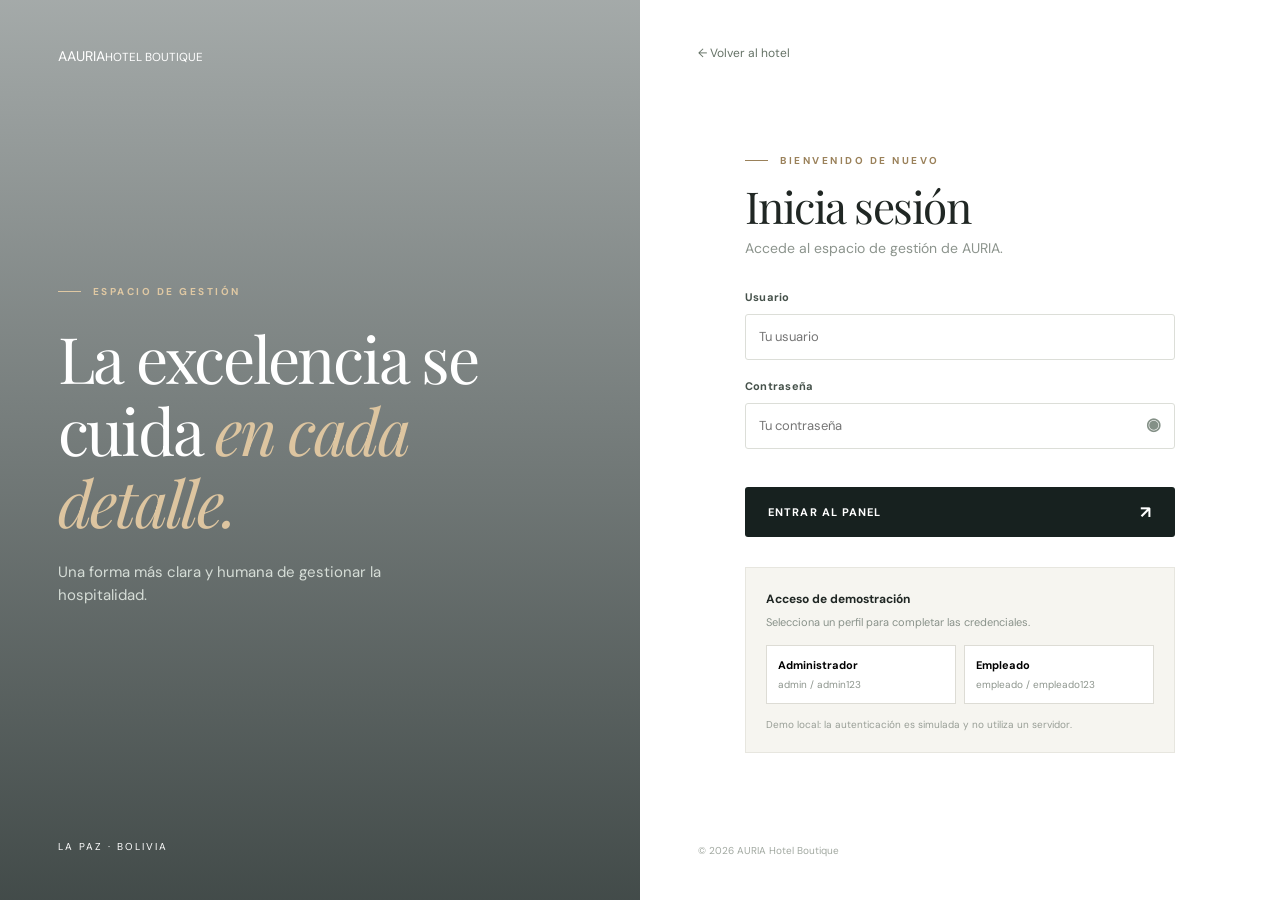
==== dashboard.html @ b3667f04 "commit final" ====
<!doctype html><html lang="es"><head><meta charset="utf-8"><link rel="icon" type="image/svg+xml" href="assets/images/favicon.svg"><meta name="viewport" content="width=device-width,initial-scale=1"><meta name="theme-color" content="#17211f"><title>Panel de gestión — AURIA</title><link rel="preconnect" href="https://fonts.googleapis.com"><link rel="preconnect" href="https://fonts.gstatic.com" crossorigin><link href="https://fonts.googleapis.com/css2?family=DM+Sans:wght@400;500;600;700&family=Playfair+Display:wght@400;500;600&display=swap" rel="stylesheet"><link rel="stylesheet" href="css/styles.css"><link rel="stylesheet" href="css/dashboard.css"></head><body class="dashboard-page"><div class="dash-shell"><aside class="sidebar" id="sidebar"><a href="index.html" class="brand sidebar-brand"><span class="brand-mark">A</span><span>AURIA<small>HOTEL BOUTIQUE</small></span></a><div class="sidebar-label">ESPACIO DE TRABAJO</div><nav class="sidebar-nav" aria-label="Navegación del panel"><button data-view="overview" class="active"><span class="nav-icon">▦</span> Resumen</button><button data-view="reservations"><span class="nav-icon">▤</span> Reservas</button><button data-view="rooms"><span class="nav-icon">▥</span> Habitaciones</button><button data-view="clients"><span class="nav-icon">♙</span> Clientes</button><button data-view="employees" data-admin-only><span class="nav-icon">♧</span> Empleados</button><button data-view="settings" data-admin-only><span class="nav-icon">⚙</span> Configuración</button></nav><div class="sidebar-bottom"><div class="sidebar-help"><span>✧</span><strong>Hospitalidad en cada detalle.</strong><small>Tu hotel, siempre en orden.</small></div><button id="logout-btn" class="logout-btn"><span>⇥</span> Cerrar sesión</button></div></aside><div class="sidebar-scrim" id="sidebar-scrim"></div><div class="dash-main"><header class="dash-header"><div class="dash-header-left"><button id="sidebar-toggle" class="sidebar-toggle" aria-label="Abrir menú" aria-expanded="false">☰</button><span class="header-breadcrumb">AURIA <span>/</span> <b id="breadcrumb-title">Resumen</b></span></div><div class="dash-header-right"><span class="today-label" id="today-label"></span><span class="header-divider"></span><div class="user-badge"><span class="user-avatar" id="user-avatar">A</span><span><strong id="user-name">Administrador</strong><small id="user-role">Administrador</small></span></div></div></header><main id="view-root" class="dash-content"></main></div></div><div id="modal-root"></div><div id="toasts" class="toast-host"></div><script src="js/app.js?v=4"></script><script src="js/auth.js?v=4"></script><script src="js/dashboard.js?v=4"></script></body></html>
---- css/styles.css ----
:root{--ink:#202724;--forest:#17211f;--muted:#717a74;--gold:#bd9b64;--gold-light:#d8bd8e;--cream:#f5f3ee;--line:#e5e4de;--white:#fff;--serif:'Playfair Display',Georgia,serif;--sans:'DM Sans',Arial,sans-serif}*{box-sizing:border-box}html{scroll-behavior:smooth}body{margin:0;color:var(--ink);font-family:var(--sans);font-size:14px;line-height:1.55;background:var(--cream)}body.modal-open{overflow:hidden}button,input,select,textarea{font:inherit}button{cursor:pointer}a{color:inherit;text-decoration:none}img{display:block;width:100%;object-fit:cover}h1,h2,h3,p{margin-top:0}h1,h2,h3{line-height:1.16}h1,h2{font-family:var(--serif);font-weight:400;letter-spacing:-.035em}h2{font-size:clamp(36px,4.1vw,59px)}h2 em,h1 em,.quote-band em{font-weight:400;color:var(--gold);font-style:italic}.container{width:min(100% - 80px,1320px);margin-inline:auto}.section-pad{padding:112px 0}.eyebrow{font-size:10px;font-weight:700;letter-spacing:.25em;color:#9a815a;display:flex;align-items:center;gap:12px}.eyebrow>span{width:23px;height:1px;background:currentColor}.eyebrow.light{color:#dfc8a3}.btn{display:inline-flex;align-items:center;justify-content:space-between;gap:30px;min-height:50px;padding:0 22px;border:1px solid transparent;border-radius:3px;font-size:11px;letter-spacing:.1em;text-transform:uppercase;font-weight:700;transition:background .2s,transform .2s,color .2s}.btn:hover{transform:translateY(-2px)}.btn span{font-size:17px;line-height:1}.btn-gold{background:var(--gold);color:#fff}.btn-gold:hover{background:#a9854e}.btn-dark{background:var(--forest);color:white}.btn-dark:hover{background:#354640}.btn-outline-light{border-color:#c9c9c9aa;color:#fff;background:#ffffff0d}.btn-outline-light:hover{background:#ffffff24}.text-link{display:inline-flex;align-items:center;gap:25px;border-bottom:1px solid var(--gold);padding-bottom:8px;font-size:12px;text-transform:uppercase;letter-spacing:.11em;font-weight:700}.text-link span{font-size:17px;color:var(--gold)}input,select,textarea{width:100%;border:1px solid #dcded8;background:#fff;border-radius:3px;min-height:46px;padding:11px 13px;color:var(--ink);outline:none;transition:border .2s,box-shadow .2s}input:focus,select:focus,textarea:focus{border-color:var(--gold);box-shadow:0 0 0 3px #bd9b6426}textarea{resize:vertical}label{display:block;font-size:11px;font-weight:700;letter-spacing:.02em;color:#45514a}label input,label select,label textarea{margin-top:8px;font-weight:400;font-size:13px}.form-grid{display:grid;grid-template-columns:1fr 1fr;gap:16px}.modal-backdrop{position:fixed;inset:0;z-index:200;background:#111a18aa;display:flex;align-items:center;justify-content:center;padding:20px;overflow:auto}.modal-panel{position:relative;width:min(100%,660px);max-height:min(90vh,900px);overflow:auto;background:#fff;border-radius:5px;box-shadow:0 24px 70px #0004}.modal-close{position:absolute;z-index:2;top:15px;right:15px;width:35px;height:35px;background:#fff;border:1px solid var(--line);border-radius:50%;font-size:19px;line-height:1}.modal-body{padding:32px}.modal-body h2{font-size:33px;margin:8px 0 10px}.modal-body p{color:var(--muted)}.modal-form{display:grid;gap:16px;margin-top:24px}.modal-form .form-grid{gap:14px}.modal-actions{display:flex;justify-content:flex-end;gap:10px;margin-top:10px}.btn-subtle{background:#f5f5f2;border-color:#e5e5e1;color:var(--ink)}.toast-host{position:fixed;right:22px;bottom:22px;z-index:300;display:grid;gap:9px;width:min(360px,calc(100vw - 30px))}.toast{padding:14px 18px;background:#1c332a;color:white;border-left:3px solid var(--gold);box-shadow:0 8px 25px #0003;border-radius:3px;font-size:13px;animation:slide-in .2s ease}.toast.error{background:#6c2e2e;border-color:#e6a098}@keyframes slide-in{from{opacity:0;transform:translateY(12px)}to{opacity:1;transform:translateY(0)}}.status{display:inline-flex;align-items:center;gap:6px;border-radius:2px;padding:5px 9px;font-size:11px;font-weight:700;white-space:nowrap}.status::before{content:'';width:5px;height:5px;border-radius:50%;background:currentColor}.status-confirmada,.status-disponible,.status-activo{background:#e9f2ec;color:#348154}.status-pendiente,.status-limpieza{background:#fff5df;color:#a47823}.status-cancelada,.status-mantenimiento,.status-inactivo{background:#fbe9e7;color:#a65751}.status-completada,.status-ocupada{background:#e8edf4;color:#516b88}.empty-state{padding:50px;text-align:center;color:var(--muted);background:#fff;border:1px solid var(--line)}.empty-state strong{display:block;color:var(--ink);font-family:var(--serif);font-size:22px;font-weight:400;margin-bottom:5px}button:focus-visible,a:focus-visible{outline:3px solid var(--gold);outline-offset:2px}@media(max-width:700px){.container{width:min(100% - 36px,1320px)}.section-pad{padding:72px 0}.form-grid{grid-template-columns:1fr}.modal-body{padding:24px}.modal-actions{flex-wrap:wrap}.btn{gap:18px}}
---- css/dashboard.css ----
.dashboard-page{background:#f5f6f3}.dash-shell{min-height:100vh;display:grid;grid-template-columns:240px minmax(0,1fr)}.sidebar{background:#1b2925;color:#cfdbd1;min-height:100vh;display:flex;flex-direction:column;padding:30px 17px 22px;position:sticky;top:0;height:100vh;z-index:90}.sidebar-brand{color:#fff;padding:0 14px 39px}.sidebar-label{font-size:9px;letter-spacing:.18em;color:#738c7d;padding:0 14px 14px}.sidebar-nav{display:grid;gap:4px}.sidebar-nav button,.logout-btn{border:0;background:none;color:#b6c6ba;width:100%;display:flex;align-items:center;gap:13px;text-align:left;padding:12px 14px;border-radius:4px;font-size:12px;font-weight:600}.sidebar-nav button:hover,.sidebar-nav button.active{background:#314139;color:#fff}.sidebar-nav button.active{border-left:2px solid var(--gold);padding-left:12px}.nav-icon{width:18px;font-size:17px;font-weight:400;text-align:center;color:#b8b9ad}.sidebar-bottom{margin-top:auto}.sidebar-help{padding:18px;background:#2b3c34;border-radius:4px;display:grid;gap:5px;margin:20px 0}.sidebar-help span{font-size:25px;color:var(--gold)}.sidebar-help strong{font-family:var(--serif);font-size:17px;font-weight:400;color:#fff}.sidebar-help small{font-size:10px;color:#9ead9f}.logout-btn{border-top:1px solid #ffffff18;border-radius:0}.logout-btn:hover{color:#fff}.sidebar-scrim{display:none}.dash-main{min-width:0}.dash-header{height:75px;background:#fff;border-bottom:1px solid var(--line);padding:0 35px;display:flex;align-items:center;justify-content:space-between;gap:20px}.dash-header-left,.dash-header-right{display:flex;align-items:center;gap:20px}.header-breadcrumb{font-size:11px;color:#879188;letter-spacing:.05em}.header-breadcrumb span{padding:0 9px;color:#c1c8c0}.header-breadcrumb b{color:#2e3930}.today-label{font-size:11px;color:#7a857b}.header-divider{height:26px;width:1px;background:var(--line)}.user-badge{display:flex;align-items:center;gap:9px}.user-avatar{width:34px;height:34px;display:grid;place-items:center;background:#e9e4d8;color:#8b724c;border-radius:50%;font-family:var(--serif);font-size:17px}.user-badge span:last-child{display:grid;line-height:1.3}.user-badge strong{font-size:11px}.user-badge small{font-size:10px;color:#909990}.sidebar-toggle{display:none;background:none;border:0;font-size:21px}.dash-content{padding:35px;max-width:1650px;margin:auto}.page-top{display:flex;align-items:end;justify-content:space-between;gap:20px;margin-bottom:28px}.page-top h1{font-size:36px;margin:7px 0 3px}.page-top p{color:#828c83;font-size:12px;margin:0}.page-top .btn{min-height:42px}.dash-kicker{font-size:10px;letter-spacing:.16em;color:#a1875d;font-weight:700}.stats-grid{display:grid;grid-template-columns:repeat(4,1fr);gap:15px;margin-bottom:20px}.stat-card{background:#fff;border:1px solid #e8eae5;padding:20px;min-height:129px}.stat-card-top{display:flex;justify-content:space-between;align-items:center;gap:10px}.stat-card-top span:first-child{font-size:11px;color:#7c877e;font-weight:600}.stat-card-icon{display:grid;place-items:center;width:29px;height:29px;background:#f0f2ed;color:#ab8b5d;font-size:16px}.stat-card strong{display:block;font-size:27px;font-weight:600;letter-spacing:-.05em;margin-top:12px;line-height:1}.stat-card small{display:block;color:#99a198;font-size:10px;margin-top:8px}.dashboard-grid{display:grid;grid-template-columns:1.4fr .8fr;gap:20px;margin-top:20px}.panel{background:#fff;border:1px solid #e8eae5;padding:22px;min-width:0}.panel-heading{display:flex;align-items:center;justify-content:space-between;gap:15px;margin-bottom:20px}.panel-heading h2{font:500 18px var(--sans);letter-spacing:-.02em;margin:0}.panel-heading p{color:#9aa29a;font-size:11px;margin:5px 0 0}.panel-heading button{background:transparent;border:0;color:#a38356;font-size:11px;font-weight:700}.chart{height:205px;display:flex;align-items:end;gap:14px;border-bottom:1px solid var(--line);padding:15px 4px 0}.chart-group{height:100%;flex:1;display:flex;flex-direction:column;justify-content:flex-end;align-items:center;min-width:0;gap:7px}.chart-bar-wrap{height:100%;width:100%;display:flex;align-items:end;justify-content:center}.chart-bar{width:min(100%,45px);background:#aa9472;min-height:3px;position:relative}.chart-bar:hover{background:#786547}.chart-group span{font-size:10px;color:#929990;white-space:nowrap}.quick-actions{display:grid;grid-template-columns:1fr 1fr;gap:10px}.quick-actions button{border:1px solid var(--line);background:#fbfbf9;padding:18px;text-align:left;color:var(--ink)}.quick-actions button:hover{border-color:var(--gold);background:#faf7f0}.quick-actions b{display:block;color:#9a7c51;font-size:18px;margin-bottom:13px}.quick-actions strong{font-size:11px}.quick-actions small{display:block;color:#8a948a;font-size:10px;margin-top:3px}.recent-list{display:grid}.recent-item{display:grid;grid-template-columns:36px 1fr auto;align-items:center;gap:12px;padding:12px 0;border-bottom:1px solid var(--line)}.recent-item:last-child{border:0}.recent-avatar{width:33px;height:33px;background:#f0eee8;display:grid;place-items:center;color:#8a7757;font-family:var(--serif)}.recent-item strong{font-size:11px;display:block}.recent-item small{font-size:10px;color:#9ba29b}.recent-item .status{font-size:9px}.toolbar{background:#fff;border:1px solid #e8eae5;padding:16px;display:flex;gap:12px;align-items:center;flex-wrap:wrap;margin-bottom:16px}.toolbar input,.toolbar select{min-height:39px;margin:0;font-size:12px}.toolbar .search-input{flex:1;min-width:190px}.toolbar select{width:auto;min-width:135px}.toolbar input[type=date]{width:auto;min-width:150px}.toolbar .count{margin-left:auto;color:#879088;font-size:11px}.table-wrap{overflow-x:auto;background:#fff;border:1px solid #e8eae5}.data-table{border-collapse:collapse;width:100%;min-width:880px;text-align:left}.data-table th{background:#fafbf8;color:#8b958c;font-size:9px;letter-spacing:.14em;text-transform:uppercase;font-weight:700;padding:16px 18px;white-space:nowrap}.data-table td{border-top:1px solid #edf0eb;padding:15px 18px;font-size:11px;color:#58635a;white-space:nowrap}.data-table td strong{font-size:11px;color:#243129;font-weight:700}.data-table td small{display:block;color:#9da59d;font-size:10px;margin-top:3px}.data-table tr:hover td{background:#fdfdfb}.table-actions{display:flex;gap:9px;align-items:center}.table-actions button{background:none;border:0;color:#9a7b50;font-size:11px;font-weight:700;padding:4px}.table-actions button:hover{text-decoration:underline}.table-actions button.danger{color:#ae6560}.table-select{font-size:10px;min-height:30px;padding:4px 5px;width:auto;margin:0}.room-number{display:inline-grid;place-items:center;background:#f1f1ec;width:33px;height:33px;margin-right:7px;color:#3b4b40;font-weight:700}.settings-layout{display:grid;grid-template-columns:1.5fr .65fr;gap:20px}.settings-form{display:grid;gap:20px}.settings-form .btn{justify-self:start}.settings-note{background:#eaece6;padding:22px;align-self:start}.settings-note h3{font-family:var(--serif);font-size:21px;font-weight:400}.settings-note p{color:#68736a;font-size:12px}.settings-actions{display:flex;gap:10px;flex-wrap:wrap}.section-subtitle{font-size:12px;color:#9aa49b;margin-bottom:20px}.detail-list{display:grid;gap:0;margin:20px 0}.detail-list div{display:flex;justify-content:space-between;gap:20px;padding:11px 0;border-bottom:1px solid var(--line);font-size:12px}.detail-list span{color:#859187}.detail-list strong{font-weight:600;text-align:right}.access-denied{text-align:center;background:#fff;border:1px solid var(--line);padding:80px 25px}.access-denied span{font-size:40px;color:var(--gold)}.access-denied h2{font-size:34px;margin:20px 0 10px}.access-denied p{color:#879088}.access-denied .btn{margin-top:20px}.login-page{background:#fff}.login-layout{min-height:100vh;display:grid;grid-template-columns:1fr 1fr}.login-image{position:relative;color:#fff;background:linear-gradient(0deg,#101b19c9,#1c2a2866),url('https://images.unsplash.com/photo-1542314831-068cd1dbfeeb?w=1400&q=85') center/cover;display:flex;flex-direction:column;justify-content:space-between;padding:46px 9%;min-height:650px}.login-brand{align-self:start}.login-image h1{font-size:clamp(48px,5vw,78px);line-height:1.13;max-width:620px;margin:22px 0}.login-image h1 em{color:#ddc5a0}.login-image p{color:#d6ddd7;font-size:15px;max-width:410px}.login-caption{font-size:10px;letter-spacing:.2em}.login-panel{padding:42px 9%;display:flex;flex-direction:column;justify-content:space-between}.login-top a{font-size:12px;color:#657266}.login-box{width:min(100%,430px);margin:50px auto}.login-box h2{font-size:44px;margin:12px 0 7px}.login-box>p{color:#8c948d;margin-bottom:29px}.login-box form{display:grid;gap:18px}.password-field{position:relative}.password-field input{padding-right:48px}.password-field button{position:absolute;right:5px;top:13px;width:34px;height:33px;border:0;background:none;color:#849087;font-size:17px}.form-error{color:#b65c59;font-size:11px;min-height:0}.login-submit{width:100%;margin-top:2px}.demo-box{background:#f6f5f0;padding:20px;margin-top:30px;border:1px solid #e7e6df}.demo-box>strong{font-size:12px}.demo-box>p{font-size:11px;color:#89928a;margin:4px 0 14px}.demo-box>small{display:block;margin-top:13px;color:#989e96;font-size:10px;line-height:1.5}.demo-accounts{display:grid;grid-template-columns:1fr 1fr;gap:8px}.demo-accounts button{background:#fff;border:1px solid #dddcd5;padding:11px;text-align:left}.demo-accounts button:hover{border-color:var(--gold)}.demo-accounts span,.demo-accounts small{display:block}.demo-accounts span{font-size:11px;font-weight:700}.demo-accounts small{font-size:10px;color:#8d958d;margin-top:3px}.login-foot{color:#a1a8a0;font-size:10px}
@media(max-width:1150px){.stats-grid{grid-template-columns:repeat(2,1fr)}.dashboard-grid{grid-template-columns:1fr}.settings-layout{grid-template-columns:1fr}.dash-content{padding:27px}}
@media(max-width:800px){.dash-shell{display:block}.sidebar{position:fixed;left:0;top:0;width:250px;transform:translateX(-100%);transition:transform .25s}.sidebar.open{transform:translateX(0)}.sidebar-scrim.open{display:block;position:fixed;inset:0;background:#0007;z-index:80}.sidebar-toggle{display:block}.dash-header{padding:0 20px}.today-label,.header-divider{display:none}.login-layout{grid-template-columns:1fr}.login-image{min-height:360px;padding:30px 7%}.login-image h1{font-size:48px}.login-panel{min-height:650px;padding:30px 7%}.login-box{margin:45px auto}}
@media(max-width:570px){.dash-content{padding:19px}.dash-header{height:64px;padding:0 16px}.page-top{align-items:start;flex-direction:column}.page-top h1{font-size:31px}.stats-grid{gap:10px}.stat-card{min-height:115px;padding:14px}.stat-card strong{font-size:23px}.stat-card-top span:first-child{font-size:10px}.panel{padding:17px}.toolbar{padding:12px}.toolbar .search-input,.toolbar select,.toolbar input[type=date]{width:100%;flex:auto}.toolbar .count{margin-left:0}.quick-actions{grid-template-columns:1fr 1fr}.quick-actions button{padding:12px}.user-badge span:last-child{display:none}.login-image{min-height:330px}.login-image h1{font-size:42px}}
.sidebar-nav button.locked{color:#7c9282}.sidebar-nav button.locked::after{content:'⌑';margin-left:auto;color:#ba9d68}
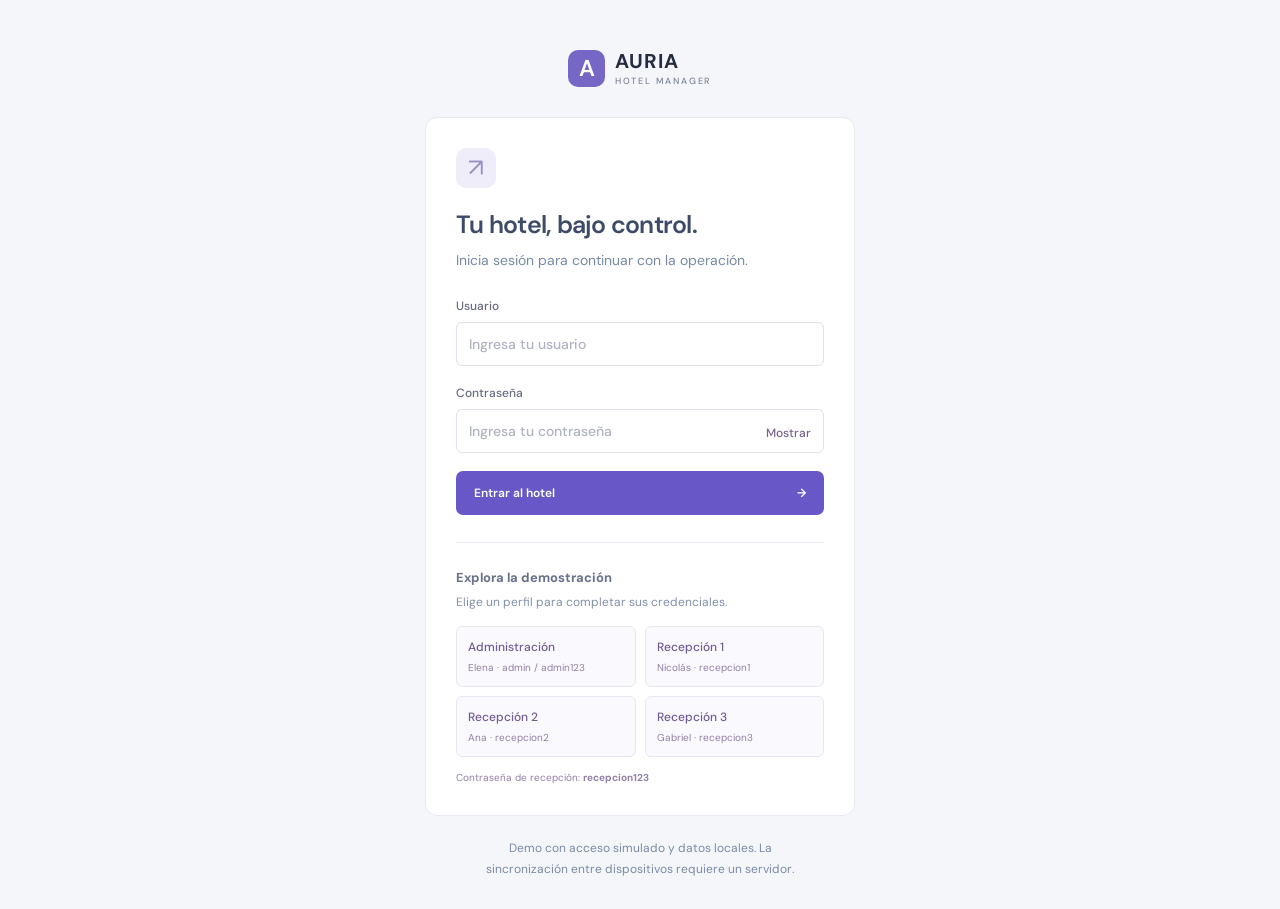
==== commit 4cc8c1b9: "Ahora si" ====
--- a/dashboard.html
+++ b/dashboard.html
@@ -1 +1,3 @@
-<!doctype html><html lang="es"><head><meta charset="utf-8"><link rel="icon" type="image/svg+xml" href="assets/images/favicon.svg"><meta name="viewport" content="width=device-width,initial-scale=1"><meta name="theme-color" content="#17211f"><title>Panel de gestión — AURIA</title><link rel="preconnect" href="https://fonts.googleapis.com"><link rel="preconnect" href="https://fonts.gstatic.com" crossorigin><link href="https://fonts.googleapis.com/css2?family=DM+Sans:wght@400;500;600;700&family=Playfair+Display:wght@400;500;600&display=swap" rel="stylesheet"><link rel="stylesheet" href="css/styles.css"><link rel="stylesheet" href="css/dashboard.css"></head><body class="dashboard-page"><div class="dash-shell"><aside class="sidebar" id="sidebar"><a href="index.html" class="brand sidebar-brand"><span class="brand-mark">A</span><span>AURIA<small>HOTEL BOUTIQUE</small></span></a><div class="sidebar-label">ESPACIO DE TRABAJO</div><nav class="sidebar-nav" aria-label="Navegación del panel"><button data-view="overview" class="active"><span class="nav-icon">▦</span> Resumen</button><button data-view="reservations"><span class="nav-icon">▤</span> Reservas</button><button data-view="rooms"><span class="nav-icon">▥</span> Habitaciones</button><button data-view="clients"><span class="nav-icon">♙</span> Clientes</button><button data-view="employees" data-admin-only><span class="nav-icon">♧</span> Empleados</button><button data-view="settings" data-admin-only><span class="nav-icon">⚙</span> Configuración</button></nav><div class="sidebar-bottom"><div class="sidebar-help"><span>✧</span><strong>Hospitalidad en cada detalle.</strong><small>Tu hotel, siempre en orden.</small></div><button id="logout-btn" class="logout-btn"><span>⇥</span> Cerrar sesión</button></div></aside><div class="sidebar-scrim" id="sidebar-scrim"></div><div class="dash-main"><header class="dash-header"><div class="dash-header-left"><button id="sidebar-toggle" class="sidebar-toggle" aria-label="Abrir menú" aria-expanded="false">☰</button><span class="header-breadcrumb">AURIA <span>/</span> <b id="breadcrumb-title">Resumen</b></span></div><div class="dash-header-right"><span class="today-label" id="today-label"></span><span class="header-divider"></span><div class="user-badge"><span class="user-avatar" id="user-avatar">A</span><span><strong id="user-name">Administrador</strong><small id="user-role">Administrador</small></span></div></div></header><main id="view-root" class="dash-content"></main></div></div><div id="modal-root"></div><div id="toasts" class="toast-host"></div><script src="js/app.js?v=4"></script><script src="js/auth.js?v=4"></script><script src="js/dashboard.js?v=4"></script></body></html>
+<!doctype html>
+<html lang="es"><head><meta charset="utf-8"><meta name="viewport" content="width=device-width,initial-scale=1,viewport-fit=cover"><meta name="theme-color" content="#f5f6fa"><link rel="icon" href="assets/images/favicon.svg"><title>AURIA · Administración del hotel</title><link rel="preconnect" href="https://fonts.googleapis.com"><link rel="preconnect" href="https://fonts.gstatic.com" crossorigin><link href="https://fonts.googleapis.com/css2?family=DM+Sans:wght@400;500;600;700&display=swap" rel="stylesheet"><link rel="stylesheet" href="css/styles.css?v=pms1"><link rel="stylesheet" href="css/dashboard.css?v=pms1"></head>
+<body class="dashboard-page"><a class="skip-link" href="#view-root">Saltar al contenido</a><div class="app-shell"><aside class="sidebar" id="sidebar"><a class="app-brand" href="dashboard.html"><span class="logo-mark">A</span><span data-hotel-name>AURIA<small>HOTEL MANAGER</small></span></a><span class="nav-label">OPERACIÓN DEL HOTEL</span><nav class="sidebar-nav" id="desktop-nav" aria-label="Menú principal"></nav><div class="sidebar-bottom"><div class="local-note"><span class="online-dot"></span> Espacio de demostración<small>Datos guardados en este navegador</small></div><button class="logout-btn" id="logout-btn"></button></div></aside><button class="sidebar-scrim" id="sidebar-scrim" aria-label="Cerrar menú" hidden></button><div class="app-main"><header class="app-header"><div class="header-left"><button class="icon-btn mobile-menu" id="menu-toggle" aria-label="Abrir menú" aria-expanded="false"></button><span class="breadcrumb">Mi hotel <span>/</span> <strong id="breadcrumb-title">Resumen</strong></span></div><div class="header-right"><span id="today-label" class="today-label"></span><button id="profile-button" class="profile-button" aria-label="Información de sesión"><span id="user-avatar" class="avatar"></span><span><strong id="user-name"></strong><small id="user-role"></small></span></button></div></header><main id="view-root" class="app-content" tabindex="-1"></main><footer class="app-footer">AURIA Hotel Manager <span>Hecho para cuidar tu hotel.</span></footer></div></div><nav class="bottom-nav" id="bottom-nav" aria-label="Navegación móvil"></nav><div id="modal-root"></div><div id="toasts" class="toast-host"></div><script src="js/icons.js?v=pms1"></script><script src="js/app.js?v=pms1"></script><script src="js/operations.js?v=pms1"></script><script src="js/auth.js?v=pms1"></script><script src="js/pdf.js?v=pms1"></script><script src="js/forms.js?v=pms1"></script><script src="js/dashboard.js?v=pms1"></script></body></html>
--- a/css/styles.css
+++ b/css/styles.css
@@ -1 +1,3 @@
-:root{--ink:#202724;--forest:#17211f;--muted:#717a74;--gold:#bd9b64;--gold-light:#d8bd8e;--cream:#f5f3ee;--line:#e5e4de;--white:#fff;--serif:'Playfair Display',Georgia,serif;--sans:'DM Sans',Arial,sans-serif}*{box-sizing:border-box}html{scroll-behavior:smooth}body{margin:0;color:var(--ink);font-family:var(--sans);font-size:14px;line-height:1.55;background:var(--cream)}body.modal-open{overflow:hidden}button,input,select,textarea{font:inherit}button{cursor:pointer}a{color:inherit;text-decoration:none}img{display:block;width:100%;object-fit:cover}h1,h2,h3,p{margin-top:0}h1,h2,h3{line-height:1.16}h1,h2{font-family:var(--serif);font-weight:400;letter-spacing:-.035em}h2{font-size:clamp(36px,4.1vw,59px)}h2 em,h1 em,.quote-band em{font-weight:400;color:var(--gold);font-style:italic}.container{width:min(100% - 80px,1320px);margin-inline:auto}.section-pad{padding:112px 0}.eyebrow{font-size:10px;font-weight:700;letter-spacing:.25em;color:#9a815a;display:flex;align-items:center;gap:12px}.eyebrow>span{width:23px;height:1px;background:currentColor}.eyebrow.light{color:#dfc8a3}.btn{display:inline-flex;align-items:center;justify-content:space-between;gap:30px;min-height:50px;padding:0 22px;border:1px solid transparent;border-radius:3px;font-size:11px;letter-spacing:.1em;text-transform:uppercase;font-weight:700;transition:background .2s,transform .2s,color .2s}.btn:hover{transform:translateY(-2px)}.btn span{font-size:17px;line-height:1}.btn-gold{background:var(--gold);color:#fff}.btn-gold:hover{background:#a9854e}.btn-dark{background:var(--forest);color:white}.btn-dark:hover{background:#354640}.btn-outline-light{border-color:#c9c9c9aa;color:#fff;background:#ffffff0d}.btn-outline-light:hover{background:#ffffff24}.text-link{display:inline-flex;align-items:center;gap:25px;border-bottom:1px solid var(--gold);padding-bottom:8px;font-size:12px;text-transform:uppercase;letter-spacing:.11em;font-weight:700}.text-link span{font-size:17px;color:var(--gold)}input,select,textarea{width:100%;border:1px solid #dcded8;background:#fff;border-radius:3px;min-height:46px;padding:11px 13px;color:var(--ink);outline:none;transition:border .2s,box-shadow .2s}input:focus,select:focus,textarea:focus{border-color:var(--gold);box-shadow:0 0 0 3px #bd9b6426}textarea{resize:vertical}label{display:block;font-size:11px;font-weight:700;letter-spacing:.02em;color:#45514a}label input,label select,label textarea{margin-top:8px;font-weight:400;font-size:13px}.form-grid{display:grid;grid-template-columns:1fr 1fr;gap:16px}.modal-backdrop{position:fixed;inset:0;z-index:200;background:#111a18aa;display:flex;align-items:center;justify-content:center;padding:20px;overflow:auto}.modal-panel{position:relative;width:min(100%,660px);max-height:min(90vh,900px);overflow:auto;background:#fff;border-radius:5px;box-shadow:0 24px 70px #0004}.modal-close{position:absolute;z-index:2;top:15px;right:15px;width:35px;height:35px;background:#fff;border:1px solid var(--line);border-radius:50%;font-size:19px;line-height:1}.modal-body{padding:32px}.modal-body h2{font-size:33px;margin:8px 0 10px}.modal-body p{color:var(--muted)}.modal-form{display:grid;gap:16px;margin-top:24px}.modal-form .form-grid{gap:14px}.modal-actions{display:flex;justify-content:flex-end;gap:10px;margin-top:10px}.btn-subtle{background:#f5f5f2;border-color:#e5e5e1;color:var(--ink)}.toast-host{position:fixed;right:22px;bottom:22px;z-index:300;display:grid;gap:9px;width:min(360px,calc(100vw - 30px))}.toast{padding:14px 18px;background:#1c332a;color:white;border-left:3px solid var(--gold);box-shadow:0 8px 25px #0003;border-radius:3px;font-size:13px;animation:slide-in .2s ease}.toast.error{background:#6c2e2e;border-color:#e6a098}@keyframes slide-in{from{opacity:0;transform:translateY(12px)}to{opacity:1;transform:translateY(0)}}.status{display:inline-flex;align-items:center;gap:6px;border-radius:2px;padding:5px 9px;font-size:11px;font-weight:700;white-space:nowrap}.status::before{content:'';width:5px;height:5px;border-radius:50%;background:currentColor}.status-confirmada,.status-disponible,.status-activo{background:#e9f2ec;color:#348154}.status-pendiente,.status-limpieza{background:#fff5df;color:#a47823}.status-cancelada,.status-mantenimiento,.status-inactivo{background:#fbe9e7;color:#a65751}.status-completada,.status-ocupada{background:#e8edf4;color:#516b88}.empty-state{padding:50px;text-align:center;color:var(--muted);background:#fff;border:1px solid var(--line)}.empty-state strong{display:block;color:var(--ink);font-family:var(--serif);font-size:22px;font-weight:400;margin-bottom:5px}button:focus-visible,a:focus-visible{outline:3px solid var(--gold);outline-offset:2px}@media(max-width:700px){.container{width:min(100% - 36px,1320px)}.section-pad{padding:72px 0}.form-grid{grid-template-columns:1fr}.modal-body{padding:24px}.modal-actions{flex-wrap:wrap}.btn{gap:18px}}
+:root{--ink:#202338;--muted:#888c9d;--purple:#6858c7;--purple-soft:#f0edfc;--line:#e9eaf1;--surface:#fff;--bg:#f5f6fa;--green:#39957a;--amber:#c38934;--red:#c36168;--blue:#628ac6;--sans:'DM Sans',-apple-system,BlinkMacSystemFont,'Segoe UI',Arial,sans-serif}*{box-sizing:border-box}body{margin:0;font-family:var(--sans);font-size:14px;line-height:1.5;color:var(--ink);background:var(--bg)}h1,h2,h3,p{margin:0}h1,h2,h3{line-height:1.25;font-weight:600;letter-spacing:-.03em}button,input,select,textarea{font:inherit}button,a,input,select,textarea{-webkit-tap-highlight-color:transparent}button{cursor:pointer}button:disabled{cursor:not-allowed;opacity:.45}a{color:inherit;text-decoration:none}button{color:inherit}svg{flex-shrink:0;vertical-align:middle}button:focus-visible,a:focus-visible,summary:focus-visible{outline:3px solid #b6a7ef;outline-offset:3px}img{max-width:100%}.btn{display:inline-flex;align-items:center;justify-content:center;gap:10px;padding:12px 17px;border:1px solid transparent;border-radius:7px;font-size:12px;font-weight:600;min-height:44px;white-space:nowrap;transition:background .15s}.btn-primary,.btn-dark{background:var(--purple);color:white}.btn-primary:hover,.btn-dark:hover{background:#5545af}.btn-secondary,.btn-subtle{background:#fff;border-color:var(--line);color:#676a7d}.btn-secondary:hover{background:#f7f7fb}.btn-danger{background:#fbeced;color:#b75862;border-color:#f4d8db}.btn-small{min-height:35px;padding:7px 11px;font-size:11px}.btn svg{width:17px;height:17px}.btn-link{border:0;background:none;padding:5px 0;color:var(--purple);font-size:12px;font-weight:600}.icon-btn{width:38px;height:38px;display:grid;place-items:center;border:1px solid var(--line);border-radius:7px;background:white}.pill{display:inline-flex;align-items:center;gap:5px;padding:5px 8px;font-size:10px;font-weight:500;border-radius:5px;white-space:nowrap;background:#f0f1f5;color:#898d9c}.pill::before{content:'';width:5px;height:5px;border-radius:50%;background:currentColor}.pill.disponible,.pill.abierta,.pill.finalizada,.pill.activo{background:#eaf6f1;color:#398d73}.pill.ocupada,.pill.hospedado{background:#eeedfb;color:#7663c5}.pill.reservada,.pill.confirmada,.pill.pendiente{background:#fff5e4;color:#bf8736}.pill.mantenimiento,.pill.cerrada{background:#f0f1f5;color:#9294a2}.pill.cancelada,.pill.inactivo{background:#fcebed;color:#ba6270}.money{font-variant-numeric:tabular-nums}.muted{color:var(--muted)}.positive{color:var(--green)}.negative{color:var(--red)}.sr-only{position:absolute;width:1px;height:1px;padding:0;margin:-1px;overflow:hidden;clip:rect(0,0,0,0);white-space:nowrap;border:0}.skip-link{position:fixed;left:15px;top:-60px;background:var(--ink);color:white;padding:10px;z-index:400}.skip-link:focus{top:10px}label{display:flex;flex-direction:column;gap:7px;font-size:12px;font-weight:500;color:#666b80}input,select,textarea{width:100%;min-width:0;min-height:44px;background:#fff;color:var(--ink);border:1px solid #dfe1eb;border-radius:6px;padding:10px 12px;outline:none;font-size:14px}input:focus,select:focus,textarea:focus{border-color:var(--purple);box-shadow:0 0 0 3px #6858c715}input::placeholder,textarea::placeholder{color:#b0b3c1}textarea{resize:vertical;min-height:90px}.form-grid{display:grid;grid-template-columns:1fr 1fr;gap:16px}.form-stack{display:grid;gap:18px}.form-help{font-size:11px;color:#9599aa;font-weight:400}.form-error{color:var(--red);font-size:12px}.form-error:empty{display:none}.input-with-icon{position:relative}.input-with-icon svg{position:absolute;top:12px;left:12px;color:#b0b3c1}.input-with-icon input{padding-left:39px}.check-label{display:flex;flex-direction:row;align-items:center;gap:9px}.check-label input{width:16px;height:16px;min-height:16px}.section-label{font-size:10px;letter-spacing:.12em;color:#989dad;text-transform:uppercase;font-weight:600}.divider{height:1px;background:var(--line);margin:5px 0}.notice{display:flex;align-items:start;gap:10px;background:#f5f3ff;border:1px solid #e7e0fd;color:#7d72a4;padding:13px 15px;border-radius:7px;font-size:12px;line-height:1.6}.notice svg{margin-top:2px}.notice.warning{background:#fff8ed;border-color:#f4e7cf;color:#a18047}.empty-state{padding:45px 20px;text-align:center;grid-column:1/-1;color:#9297a9}.empty-state strong{display:block;color:#555b74;font-size:16px;margin-bottom:8px}.empty-state svg{width:34px;height:34px;color:#aaa2ca;margin-bottom:15px}.empty-state .btn{margin-top:20px}.modal-open{overflow:hidden}.modal-backdrop{position:fixed;inset:0;z-index:200;background:#20233875;backdrop-filter:blur(3px);display:flex;align-items:center;justify-content:center;padding:24px;overflow:auto}.modal-panel{position:relative;background:#fff;border-radius:12px;width:min(100%,620px);max-height:90dvh;overflow:auto;box-shadow:0 20px 75px #20233833;overscroll-behavior:contain}.modal-panel.wide{width:min(100%,780px)}.modal-close{position:absolute;right:18px;top:18px;z-index:3;border:0;border-radius:6px;background:#f4f5f9;width:33px;height:33px;font-size:23px;color:#a2a5b4;display:grid;place-items:center}.modal-body{padding:30px}.modal-body h2{font-size:22px;margin:6px 35px 7px 0}.modal-description{color:#9296a8;font-size:12px;margin-bottom:24px}.modal-form{display:grid;gap:18px}.modal-actions{display:flex;gap:10px;justify-content:flex-end;padding-top:20px;border-top:1px solid var(--line);margin-top:8px}.form-summary{padding:15px;background:#f7f6fd;border:1px solid #ebe8f7;border-radius:7px;display:flex;align-items:center;justify-content:space-between;gap:15px;color:#938caf;font-size:12px}.form-summary strong{font-size:20px;color:#7260bf}.details-list{display:grid;margin:20px 0}.details-list>div{display:flex;gap:20px;justify-content:space-between;padding:12px 0;border-bottom:1px solid var(--line);font-size:12px}.details-list span{color:#8e94a6}.details-list strong{font-weight:500;text-align:right;overflow-wrap:anywhere}.notes-box{background:#f7f8fb;padding:15px;border-radius:7px;color:#8b90a2;font-size:12px;white-space:pre-wrap}.toast-host{position:fixed;bottom:25px;right:25px;z-index:300;display:grid;gap:8px;width:min(380px,calc(100% - 32px));pointer-events:none}.toast{background:#fff;padding:15px 18px;border:1px solid #dfd9f1;border-left:3px solid var(--purple);border-radius:7px;color:#6f6589;font-size:13px;box-shadow:0 10px 35px #25243d20;animation:toast-in .2s}.toast.error{color:#ac5b67;border-color:#ecd0d5;border-left-color:#c36573}@keyframes toast-in{from{transform:translateY(10px);opacity:0}to{transform:none;opacity:1}}
+@media(max-width:600px){.form-grid{grid-template-columns:1fr}.modal-backdrop{padding:10px;align-items:flex-end}.modal-panel,.modal-panel.wide{border-radius:14px 14px 8px 8px;max-height:94dvh}.modal-body{padding:25px 20px}.modal-actions{position:sticky;bottom:-25px;background:#fff;padding-bottom:calc(10px + env(safe-area-inset-bottom));margin-inline:-20px;padding-inline:20px;z-index:2;box-shadow:0 -5px 15px #fff}.modal-actions .btn{flex:1}.modal-form .form-grid{gap:18px}input,select,textarea{font-size:16px;min-height:48px}.btn{min-height:46px;font-size:13px}.btn-small{min-height:38px;font-size:11px}.toast-host{bottom:calc(80px + env(safe-area-inset-bottom));right:16px}.details-list>div{font-size:13px}.modal-description{font-size:13px}.modal-form label{font-size:13px}}
+@media(prefers-reduced-motion:reduce){*{scroll-behavior:auto!important;animation:none!important;transition:none!important}}
--- a/css/dashboard.css
+++ b/css/dashboard.css
@@ -1,5 +1,14 @@
-.dashboard-page{background:#f5f6f3}.dash-shell{min-height:100vh;display:grid;grid-template-columns:240px minmax(0,1fr)}.sidebar{background:#1b2925;color:#cfdbd1;min-height:100vh;display:flex;flex-direction:column;padding:30px 17px 22px;position:sticky;top:0;height:100vh;z-index:90}.sidebar-brand{color:#fff;padding:0 14px 39px}.sidebar-label{font-size:9px;letter-spacing:.18em;color:#738c7d;padding:0 14px 14px}.sidebar-nav{display:grid;gap:4px}.sidebar-nav button,.logout-btn{border:0;background:none;color:#b6c6ba;width:100%;display:flex;align-items:center;gap:13px;text-align:left;padding:12px 14px;border-radius:4px;font-size:12px;font-weight:600}.sidebar-nav button:hover,.sidebar-nav button.active{background:#314139;color:#fff}.sidebar-nav button.active{border-left:2px solid var(--gold);padding-left:12px}.nav-icon{width:18px;font-size:17px;font-weight:400;text-align:center;color:#b8b9ad}.sidebar-bottom{margin-top:auto}.sidebar-help{padding:18px;background:#2b3c34;border-radius:4px;display:grid;gap:5px;margin:20px 0}.sidebar-help span{font-size:25px;color:var(--gold)}.sidebar-help strong{font-family:var(--serif);font-size:17px;font-weight:400;color:#fff}.sidebar-help small{font-size:10px;color:#9ead9f}.logout-btn{border-top:1px solid #ffffff18;border-radius:0}.logout-btn:hover{color:#fff}.sidebar-scrim{display:none}.dash-main{min-width:0}.dash-header{height:75px;background:#fff;border-bottom:1px solid var(--line);padding:0 35px;display:flex;align-items:center;justify-content:space-between;gap:20px}.dash-header-left,.dash-header-right{display:flex;align-items:center;gap:20px}.header-breadcrumb{font-size:11px;color:#879188;letter-spacing:.05em}.header-breadcrumb span{padding:0 9px;color:#c1c8c0}.header-breadcrumb b{color:#2e3930}.today-label{font-size:11px;color:#7a857b}.header-divider{height:26px;width:1px;background:var(--line)}.user-badge{display:flex;align-items:center;gap:9px}.user-avatar{width:34px;height:34px;display:grid;place-items:center;background:#e9e4d8;color:#8b724c;border-radius:50%;font-family:var(--serif);font-size:17px}.user-badge span:last-child{display:grid;line-height:1.3}.user-badge strong{font-size:11px}.user-badge small{font-size:10px;color:#909990}.sidebar-toggle{display:none;background:none;border:0;font-size:21px}.dash-content{padding:35px;max-width:1650px;margin:auto}.page-top{display:flex;align-items:end;justify-content:space-between;gap:20px;margin-bottom:28px}.page-top h1{font-size:36px;margin:7px 0 3px}.page-top p{color:#828c83;font-size:12px;margin:0}.page-top .btn{min-height:42px}.dash-kicker{font-size:10px;letter-spacing:.16em;color:#a1875d;font-weight:700}.stats-grid{display:grid;grid-template-columns:repeat(4,1fr);gap:15px;margin-bottom:20px}.stat-card{background:#fff;border:1px solid #e8eae5;padding:20px;min-height:129px}.stat-card-top{display:flex;justify-content:space-between;align-items:center;gap:10px}.stat-card-top span:first-child{font-size:11px;color:#7c877e;font-weight:600}.stat-card-icon{display:grid;place-items:center;width:29px;height:29px;background:#f0f2ed;color:#ab8b5d;font-size:16px}.stat-card strong{display:block;font-size:27px;font-weight:600;letter-spacing:-.05em;margin-top:12px;line-height:1}.stat-card small{display:block;color:#99a198;font-size:10px;margin-top:8px}.dashboard-grid{display:grid;grid-template-columns:1.4fr .8fr;gap:20px;margin-top:20px}.panel{background:#fff;border:1px solid #e8eae5;padding:22px;min-width:0}.panel-heading{display:flex;align-items:center;justify-content:space-between;gap:15px;margin-bottom:20px}.panel-heading h2{font:500 18px var(--sans);letter-spacing:-.02em;margin:0}.panel-heading p{color:#9aa29a;font-size:11px;margin:5px 0 0}.panel-heading button{background:transparent;border:0;color:#a38356;font-size:11px;font-weight:700}.chart{height:205px;display:flex;align-items:end;gap:14px;border-bottom:1px solid var(--line);padding:15px 4px 0}.chart-group{height:100%;flex:1;display:flex;flex-direction:column;justify-content:flex-end;align-items:center;min-width:0;gap:7px}.chart-bar-wrap{height:100%;width:100%;display:flex;align-items:end;justify-content:center}.chart-bar{width:min(100%,45px);background:#aa9472;min-height:3px;position:relative}.chart-bar:hover{background:#786547}.chart-group span{font-size:10px;color:#929990;white-space:nowrap}.quick-actions{display:grid;grid-template-columns:1fr 1fr;gap:10px}.quick-actions button{border:1px solid var(--line);background:#fbfbf9;padding:18px;text-align:left;color:var(--ink)}.quick-actions button:hover{border-color:var(--gold);background:#faf7f0}.quick-actions b{display:block;color:#9a7c51;font-size:18px;margin-bottom:13px}.quick-actions strong{font-size:11px}.quick-actions small{display:block;color:#8a948a;font-size:10px;margin-top:3px}.recent-list{display:grid}.recent-item{display:grid;grid-template-columns:36px 1fr auto;align-items:center;gap:12px;padding:12px 0;border-bottom:1px solid var(--line)}.recent-item:last-child{border:0}.recent-avatar{width:33px;height:33px;background:#f0eee8;display:grid;place-items:center;color:#8a7757;font-family:var(--serif)}.recent-item strong{font-size:11px;display:block}.recent-item small{font-size:10px;color:#9ba29b}.recent-item .status{font-size:9px}.toolbar{background:#fff;border:1px solid #e8eae5;padding:16px;display:flex;gap:12px;align-items:center;flex-wrap:wrap;margin-bottom:16px}.toolbar input,.toolbar select{min-height:39px;margin:0;font-size:12px}.toolbar .search-input{flex:1;min-width:190px}.toolbar select{width:auto;min-width:135px}.toolbar input[type=date]{width:auto;min-width:150px}.toolbar .count{margin-left:auto;color:#879088;font-size:11px}.table-wrap{overflow-x:auto;background:#fff;border:1px solid #e8eae5}.data-table{border-collapse:collapse;width:100%;min-width:880px;text-align:left}.data-table th{background:#fafbf8;color:#8b958c;font-size:9px;letter-spacing:.14em;text-transform:uppercase;font-weight:700;padding:16px 18px;white-space:nowrap}.data-table td{border-top:1px solid #edf0eb;padding:15px 18px;font-size:11px;color:#58635a;white-space:nowrap}.data-table td strong{font-size:11px;color:#243129;font-weight:700}.data-table td small{display:block;color:#9da59d;font-size:10px;margin-top:3px}.data-table tr:hover td{background:#fdfdfb}.table-actions{display:flex;gap:9px;align-items:center}.table-actions button{background:none;border:0;color:#9a7b50;font-size:11px;font-weight:700;padding:4px}.table-actions button:hover{text-decoration:underline}.table-actions button.danger{color:#ae6560}.table-select{font-size:10px;min-height:30px;padding:4px 5px;width:auto;margin:0}.room-number{display:inline-grid;place-items:center;background:#f1f1ec;width:33px;height:33px;margin-right:7px;color:#3b4b40;font-weight:700}.settings-layout{display:grid;grid-template-columns:1.5fr .65fr;gap:20px}.settings-form{display:grid;gap:20px}.settings-form .btn{justify-self:start}.settings-note{background:#eaece6;padding:22px;align-self:start}.settings-note h3{font-family:var(--serif);font-size:21px;font-weight:400}.settings-note p{color:#68736a;font-size:12px}.settings-actions{display:flex;gap:10px;flex-wrap:wrap}.section-subtitle{font-size:12px;color:#9aa49b;margin-bottom:20px}.detail-list{display:grid;gap:0;margin:20px 0}.detail-list div{display:flex;justify-content:space-between;gap:20px;padding:11px 0;border-bottom:1px solid var(--line);font-size:12px}.detail-list span{color:#859187}.detail-list strong{font-weight:600;text-align:right}.access-denied{text-align:center;background:#fff;border:1px solid var(--line);padding:80px 25px}.access-denied span{font-size:40px;color:var(--gold)}.access-denied h2{font-size:34px;margin:20px 0 10px}.access-denied p{color:#879088}.access-denied .btn{margin-top:20px}.login-page{background:#fff}.login-layout{min-height:100vh;display:grid;grid-template-columns:1fr 1fr}.login-image{position:relative;color:#fff;background:linear-gradient(0deg,#101b19c9,#1c2a2866),url('https://images.unsplash.com/photo-1542314831-068cd1dbfeeb?w=1400&q=85') center/cover;display:flex;flex-direction:column;justify-content:space-between;padding:46px 9%;min-height:650px}.login-brand{align-self:start}.login-image h1{font-size:clamp(48px,5vw,78px);line-height:1.13;max-width:620px;margin:22px 0}.login-image h1 em{color:#ddc5a0}.login-image p{color:#d6ddd7;font-size:15px;max-width:410px}.login-caption{font-size:10px;letter-spacing:.2em}.login-panel{padding:42px 9%;display:flex;flex-direction:column;justify-content:space-between}.login-top a{font-size:12px;color:#657266}.login-box{width:min(100%,430px);margin:50px auto}.login-box h2{font-size:44px;margin:12px 0 7px}.login-box>p{color:#8c948d;margin-bottom:29px}.login-box form{display:grid;gap:18px}.password-field{position:relative}.password-field input{padding-right:48px}.password-field button{position:absolute;right:5px;top:13px;width:34px;height:33px;border:0;background:none;color:#849087;font-size:17px}.form-error{color:#b65c59;font-size:11px;min-height:0}.login-submit{width:100%;margin-top:2px}.demo-box{background:#f6f5f0;padding:20px;margin-top:30px;border:1px solid #e7e6df}.demo-box>strong{font-size:12px}.demo-box>p{font-size:11px;color:#89928a;margin:4px 0 14px}.demo-box>small{display:block;margin-top:13px;color:#989e96;font-size:10px;line-height:1.5}.demo-accounts{display:grid;grid-template-columns:1fr 1fr;gap:8px}.demo-accounts button{background:#fff;border:1px solid #dddcd5;padding:11px;text-align:left}.demo-accounts button:hover{border-color:var(--gold)}.demo-accounts span,.demo-accounts small{display:block}.demo-accounts span{font-size:11px;font-weight:700}.demo-accounts small{font-size:10px;color:#8d958d;margin-top:3px}.login-foot{color:#a1a8a0;font-size:10px}
-@media(max-width:1150px){.stats-grid{grid-template-columns:repeat(2,1fr)}.dashboard-grid{grid-template-columns:1fr}.settings-layout{grid-template-columns:1fr}.dash-content{padding:27px}}
-@media(max-width:800px){.dash-shell{display:block}.sidebar{position:fixed;left:0;top:0;width:250px;transform:translateX(-100%);transition:transform .25s}.sidebar.open{transform:translateX(0)}.sidebar-scrim.open{display:block;position:fixed;inset:0;background:#0007;z-index:80}.sidebar-toggle{display:block}.dash-header{padding:0 20px}.today-label,.header-divider{display:none}.login-layout{grid-template-columns:1fr}.login-image{min-height:360px;padding:30px 7%}.login-image h1{font-size:48px}.login-panel{min-height:650px;padding:30px 7%}.login-box{margin:45px auto}}
-@media(max-width:570px){.dash-content{padding:19px}.dash-header{height:64px;padding:0 16px}.page-top{align-items:start;flex-direction:column}.page-top h1{font-size:31px}.stats-grid{gap:10px}.stat-card{min-height:115px;padding:14px}.stat-card strong{font-size:23px}.stat-card-top span:first-child{font-size:10px}.panel{padding:17px}.toolbar{padding:12px}.toolbar .search-input,.toolbar select,.toolbar input[type=date]{width:100%;flex:auto}.toolbar .count{margin-left:0}.quick-actions{grid-template-columns:1fr 1fr}.quick-actions button{padding:12px}.user-badge span:last-child{display:none}.login-image{min-height:330px}.login-image h1{font-size:42px}}
-.sidebar-nav button.locked{color:#7c9282}.sidebar-nav button.locked::after{content:'⌑';margin-left:auto;color:#ba9d68}
+.app-shell{display:grid;grid-template-columns:228px minmax(0,1fr);min-height:100vh}.sidebar{position:sticky;top:0;height:100vh;background:white;border-right:1px solid var(--line);padding:29px 18px 20px;display:flex;flex-direction:column;z-index:110}.app-brand{display:flex;align-items:center;gap:10px;font-size:20px;letter-spacing:.1em;font-weight:700;color:#272c43;line-height:1.1}.logo-mark{height:37px;width:37px;background:#7666c6;border-radius:10px;color:#fff;display:grid;place-items:center;font-weight:600;font-size:23px;letter-spacing:-.08em;flex-shrink:0}.app-brand small{display:block;font-size:7px;letter-spacing:.2em;color:#abaebd;margin-top:5px;font-weight:500}.sidebar .app-brand{padding-left:10px;margin-bottom:35px}.nav-label{font-size:8px;letter-spacing:.15em;color:#b2b6c5;margin:0 13px 12px}.sidebar-nav{display:grid;gap:3px}.sidebar-nav button{display:flex;align-items:center;gap:12px;min-height:43px;border:0;background:none;text-align:left;color:#9499ad;border-radius:7px;padding:10px 13px;font-size:12px;font-weight:500}.sidebar-nav button svg{width:17px;height:17px;color:#aeb3c5}.sidebar-nav button.active{background:#eeebfb;color:#8878ca}.sidebar-nav button.active svg{color:#8878ca}.sidebar-nav button:hover{background:#f6f5fa;color:#7f71b3}.sidebar-nav button.admin-item{margin-top:3px}.sidebar-nav .nav-lock{margin-left:auto;font-size:9px;color:#c5c5ce}.sidebar-bottom{margin-top:auto}.local-note{font-size:9px;color:#9298ab;background:#f7f8fc;border:1px solid #eceef6;border-radius:7px;padding:12px;margin:22px 4px 14px}.local-note small{display:block;font-size:8px;color:#b8bdca;margin-top:5px}.online-dot{width:5px;height:5px;background:#63b59a;border-radius:50%;display:inline-block;margin-right:4px}.logout-btn{display:flex;gap:12px;align-items:center;min-height:40px;border:0;background:none;color:#afb2c1;font-size:11px;padding:0 13px}.logout-btn svg{width:17px;height:17px}.app-main{min-width:0}.app-header{height:77px;background:#fff;border-bottom:1px solid var(--line);padding:0 35px;display:flex;justify-content:space-between;align-items:center;gap:20px}.header-left,.header-right{display:flex;align-items:center;gap:20px}.breadcrumb{font-size:11px;color:#abb1c1}.breadcrumb>span{padding:0 12px;color:#d6d8e0}.breadcrumb strong{color:#6d748d;font-weight:500}.today-label{font-size:10px;color:#afb5c5;border-right:1px solid var(--line);padding-right:23px}.profile-button{border:0;background:none;display:flex;gap:10px;align-items:center;text-align:left}.avatar{width:34px;height:34px;background:#efe7e0;color:#ab9584;border-radius:50%;display:grid;place-items:center;font-size:11px;font-weight:600}.profile-button strong{display:block;font-size:10px;color:#70788c}.profile-button small{display:block;font-size:9px;color:#b0b6c5;margin-top:2px}.app-content{padding:32px 35px;max-width:1500px;margin:auto;outline:none}.app-footer{display:flex;justify-content:space-between;color:#c1c5d2;font-size:9px;padding:5px 35px 24px}.page-heading{display:flex;align-items:center;justify-content:space-between;gap:20px;margin-bottom:26px}.page-heading h1{font-size:26px;color:#424a65;letter-spacing:-.03em}.page-heading p{font-size:11px;color:#b3b8c8;margin-top:7px}.heading-actions{display:flex;gap:9px}.heading-actions .btn{min-height:39px;font-size:10px;padding:10px 14px}.page-eyebrow{display:block;font-size:8px;color:#b3aacd;letter-spacing:.16em;margin-bottom:7px}.welcome-date{font-size:10px;color:#ada9ba;margin-top:2px}.summary-grid{display:grid;grid-template-columns:repeat(4,minmax(0,1fr));gap:16px;margin-bottom:22px}.stat-card{background:#fff;border:1px solid #e9eaf1;border-radius:8px;padding:20px;position:relative}.stat-top{display:flex;align-items:center;justify-content:space-between;gap:8px;color:#a6adbd;font-size:10px}.stat-icon{width:31px;height:31px;border-radius:7px;display:grid;place-items:center;background:#edf7f1;color:#8db9a4}.stat-icon svg{width:16px;height:16px}.stat-card.purple .stat-icon{background:#f0edfb;color:#b4a7db}.stat-card.amber .stat-icon{background:#fff7ea;color:#d7bb8b}.stat-card.gray .stat-icon{background:#f0f2f7;color:#b5bdd0}.stat-card strong{font-size:30px;letter-spacing:-.04em;color:#545f76;display:block;margin-top:12px;font-weight:500;line-height:1.1}.stat-card small{font-size:9px;color:#b6bece;display:flex;align-items:center;gap:5px;margin-top:9px}.stat-card small i{width:4px;height:4px;border-radius:50%;background:#99c7b2}.dashboard-columns{display:grid;grid-template-columns:1.55fr 1fr;gap:22px;align-items:start}.panel{background:white;border:1px solid var(--line);border-radius:8px;padding:22px;min-width:0}.panel-title{display:flex;justify-content:space-between;align-items:center;gap:15px;margin-bottom:20px}.panel-title h2{font-size:14px;color:#6f768d;letter-spacing:-.015em}.panel-title p{font-size:9px;color:#b3bbcc;margin-top:4px}.panel-title .btn-link{font-size:9px;color:#aaa0d0}.panel-title .pill{font-size:8px}.revenue-panel{display:flex;gap:22px;justify-content:space-between;align-items:center;background:#fff;border:1px solid var(--line);border-radius:8px;padding:23px;margin-bottom:22px}.revenue-label{font-size:10px;color:#a4aabb;display:flex;align-items:center;gap:8px}.revenue-total{font-size:34px;font-weight:500;letter-spacing:-.045em;color:#685f8e;margin-top:9px;line-height:1.2}.revenue-meta{font-size:9px;color:#b7b6c9;margin-top:8px}.payment-breakdown{display:flex;gap:27px;padding-right:5px}.payment-breakdown>div{display:grid;gap:7px;min-width:60px}.payment-breakdown span{font-size:8px;color:#b1b6c8;display:flex;align-items:center;gap:5px}.payment-breakdown span::before{content:'';width:5px;height:5px;border-radius:50%;background:#afa1d4}.payment-breakdown>div:nth-child(2) span::before{background:#90bbaa}.payment-breakdown>div:nth-child(3) span::before{background:#a9bad5}.payment-breakdown strong{font-size:12px;color:#959ab0;font-weight:500}.record-list{display:grid}.record{display:grid;grid-template-columns:33px minmax(0,1fr) auto;gap:12px;align-items:center;padding:15px 0;border-bottom:1px solid #eff0f5;width:100%;background:none;text-align:left;border-top:0;border-left:0;border-right:0}.record:last-child{border-bottom:0}.record-icon{display:grid;place-items:center;width:32px;height:32px;border-radius:6px;background:#f1eef8;color:#bbb1d5}.record-icon svg{width:15px;height:15px}.record strong{display:block;font-size:10px;font-weight:500;color:#8e97ab}.record small{display:block;font-size:8px;color:#bdc5d5;margin-top:4px}.record-tail{text-align:right}.record-tail strong{font-size:11px;color:#9c9fba}.record-tail .pill{font-size:8px}.cash-preview{border:1px solid #eceef4;border-radius:7px;padding:15px;margin-bottom:10px}.cash-preview:last-child{margin-bottom:0}.cash-preview-top{display:flex;justify-content:space-between;align-items:center;gap:10px}.cash-person{display:flex;gap:10px;align-items:center}.cash-person .avatar{width:29px;height:29px;font-size:9px;background:#f1eae5;color:#c2aea0}.cash-person strong{font-size:10px;color:#959eaf;font-weight:500}.cash-person small{display:block;color:#c1c9d5;font-size:8px;margin-top:3px}.cash-preview-bottom{margin-top:13px;display:flex;justify-content:space-between;align-items:center;border-top:1px solid #f0f1f7;padding-top:11px;font-size:9px;color:#b9c0d0}.cash-preview-bottom strong{font-size:11px;color:#a0a7bc;font-weight:500}.cash-preview .pill{font-size:8px;padding:4px 6px}.cash-preview .btn-link{font-size:9px}.section-space{margin-top:22px}.quick-rooms{display:grid;grid-template-columns:repeat(5,1fr);gap:10px}.quick-room{border:1px solid #e2eee8;background:#f4faf7;border-radius:6px;padding:12px 6px;text-align:center;min-height:71px}.quick-room strong{display:block;font-size:16px;color:#8cb09f;font-weight:500}.quick-room span{font-size:7px;display:block;margin-top:5px;color:#adc7ba}.quick-room.occupied{background:#f5f2fc;border-color:#e7e0f6}.quick-room.occupied strong{color:#b3a0ce}.quick-room.occupied span{color:#c6b8dc}.quick-room.reserved{background:#fff9ef;border-color:#f5ead6}.quick-room.reserved strong{color:#d6b982}.quick-room.reserved span{color:#dfcba6}.quick-room.maintenance{background:#f6f7fa;border-color:#eceef4}.quick-room.maintenance strong{color:#b0b8c8}.quick-room.maintenance span{color:#c1c8d5}.activity-item{display:flex;gap:11px;padding:12px 0;border-bottom:1px solid #f1f2f7}.activity-item:last-child{border:0}.activity-dot{width:7px;height:7px;border-radius:50%;background:#d0c7e9;margin-top:5px;flex-shrink:0}.activity-item p{font-size:10px;color:#a5aebe}.activity-item small{color:#c4cbd8;font-size:8px}.alert-list{display:grid;gap:10px}.alert-item{background:#fff9ee;border:1px solid #f5ecd8;padding:12px;display:flex;gap:10px;border-radius:6px;color:#c2aa80;font-size:10px}.alert-item svg{width:15px;height:15px}.toolbar{display:flex;align-items:center;gap:12px;flex-wrap:wrap;margin-bottom:21px}.toolbar .search{max-width:340px;flex:1;min-width:180px}.toolbar input,.toolbar select{min-height:39px;font-size:12px;background:#fff}.toolbar select{width:auto;max-width:230px}.toolbar .result-count{margin-left:auto;font-size:10px;color:#afb5c4}.segmented{display:flex;border:1px solid var(--line);border-radius:7px;padding:4px;background:#fff;gap:3px;flex-wrap:wrap}.segmented button{border:0;background:none;padding:8px 12px;border-radius:4px;font-size:10px;color:#b0b5c5}.segmented button.active{background:#ede9fa;color:#9b8bc4}.room-grid{display:grid;grid-template-columns:repeat(3,minmax(0,1fr));gap:17px}.room-card{background:white;border:1px solid var(--line);border-radius:8px;overflow:hidden}.room-card-top{display:flex;justify-content:space-between;align-items:start;padding:19px 19px 15px;gap:10px;border-top:3px solid #a7d0be}.room-card.occupied .room-card-top{border-top-color:#c3b6e3}.room-card.reserved .room-card-top{border-top-color:#e5c796}.room-card.maintenance .room-card-top{border-top-color:#c4cbd9}.room-number{font-size:27px;color:#858ea3;font-weight:500;line-height:1.1}.room-type{font-size:10px;color:#b8becb;margin-top:5px}.room-card-content{padding:0 19px 17px;min-height:114px}.room-card-guest{font-size:11px;color:#949fb1;display:flex;align-items:center;gap:7px;margin-bottom:10px}.room-card-date{display:flex;align-items:center;justify-content:space-between;font-size:9px;color:#b5bfd0;margin-top:6px;gap:15px}.room-card-date strong{font-size:9px;color:#a4adc0;font-weight:400;text-align:right}.room-ready{font-size:11px;color:#b1bbcb;padding-top:13px;line-height:1.7}.room-card-bottom{display:flex;justify-content:space-between;align-items:center;background:#fcfcfe;border-top:1px solid #f1f1f7;padding:12px 19px;gap:10px}.room-card-bottom strong{font-size:12px;color:#a0a6bb;font-weight:500}.room-card-bottom small{font-size:8px;color:#c4cad8}.room-card-bottom .btn-link{font-size:10px}.cards-list{display:grid;gap:12px}.booking-card,.sale-card,.guest-card,.report-card{background:white;border:1px solid var(--line);border-radius:8px;padding:19px;display:grid;grid-template-columns:minmax(160px,1fr) minmax(160px,1.2fr) auto;gap:25px;align-items:center}.card-main{display:flex;gap:12px;align-items:center;min-width:0}.card-room{width:42px;height:42px;border-radius:7px;background:#f2eefb;display:grid;place-items:center;font-size:13px;color:#aa9acb;flex-shrink:0}.card-main h3{font-size:12px;color:#939eb2}.card-main p{font-size:9px;color:#b8c1d0;margin-top:5px}.card-dates{font-size:10px;color:#b2bdce;display:flex;gap:22px}.card-dates span{font-size:8px;display:block;color:#c4ccd9;margin-bottom:4px}.card-dates strong{font-size:10px;font-weight:500;color:#a0acc0}.card-actions{display:flex;align-items:center;justify-content:flex-end;gap:15px}.card-actions>div{text-align:right}.card-actions strong{display:block;font-size:12px;font-weight:500;color:#a1a9be;margin-bottom:5px}.card-actions .btn{font-size:10px}.card-actions .icon-btn{color:#b4aecb}.status-filter{overflow:auto}.calendar-layout{display:grid;grid-template-columns:340px 1fr;gap:22px;align-items:start}.calendar-controls{display:flex;align-items:center;justify-content:space-between;gap:10px;margin-bottom:20px}.calendar-controls h2{font-size:15px;color:#8d97af;text-transform:capitalize}.calendar-controls .icon-btn{width:32px;height:32px;color:#bbb3d6}.calendar-weekdays,.calendar-days{display:grid;grid-template-columns:repeat(7,1fr);gap:4px}.calendar-weekdays span{text-align:center;font-size:9px;color:#c2cad8;padding:7px 0}.calendar-day{border:0;background:none;border-radius:6px;min-height:44px;padding:6px 0;color:#b1bdce;display:flex;flex-direction:column;align-items:center;justify-content:center;gap:5px;font-size:11px}.calendar-day.today{box-shadow:inset 0 0 0 1px #d8d0ed}.calendar-day.selected{background:#a392d3;color:#fff}.calendar-day:hover{background:#f1edf9}.calendar-day.selected:hover{background:#a392d3}.calendar-day i{width:4px;height:4px;border-radius:50%;background:#c5b7dc}.calendar-day.selected i{background:#fff}.calendar-legend{font-size:9px;color:#bbc2d0;border-top:1px solid var(--line);padding-top:17px;margin-top:15px;display:flex;justify-content:space-between}.agenda-day h2{font-size:17px;color:#919cb2;text-transform:capitalize}.agenda-day>p{font-size:10px;color:#bdc6d4;margin:6px 0 19px}.agenda-list{display:grid;gap:10px}.agenda-room{display:grid;grid-template-columns:44px minmax(0,1fr) auto;gap:13px;align-items:center;background:#fff;border:1px solid var(--line);border-radius:7px;padding:15px}.agenda-room .card-room{font-size:12px;width:40px;height:40px}.agenda-room h3{font-size:11px;color:#a1aec1}.agenda-room p{font-size:9px;color:#c0cada;margin-top:4px}.agenda-room .btn-link{font-size:9px}.inventory-grid,.cash-grid{display:grid;grid-template-columns:repeat(3,minmax(0,1fr));gap:17px}.product-card,.shift-card{background:white;border:1px solid var(--line);border-radius:8px;padding:20px}.product-head{display:flex;justify-content:space-between;gap:10px;align-items:start}.product-icon{width:35px;height:35px;border-radius:7px;background:#f0edf8;color:#bbb0d3;display:grid;place-items:center}.product-card h3{font-size:12px;color:#9ba7bc;margin-top:15px}.product-card .category{font-size:9px;color:#c0c9d6;margin:5px 0 20px}.stock-row{display:flex;justify-content:space-between;align-items:end;gap:10px}.stock-value strong{display:block;font-size:27px;color:#a5b2c5;font-weight:500}.stock-value span{font-size:9px;color:#c1ccda}.stock-value.low strong,.stock-value.low span{color:#d6b681}.stock-price{font-size:15px;color:#b2a3c9}.product-actions{border-top:1px solid #eff1f6;display:flex;gap:15px;justify-content:space-between;padding-top:14px;margin-top:17px}.product-actions button{font-size:9px}.shift-card-top{display:flex;align-items:center;justify-content:space-between;gap:8px}.shift-card .cash-person strong{font-size:12px}.shift-card .cash-person small{font-size:9px}.shift-amount{padding:23px 0 17px}.shift-amount span{display:block;font-size:9px;color:#bfc7d6}.shift-amount strong{font-size:29px;font-weight:500;color:#a29bbb;display:block;margin-top:7px}.shift-details{display:grid;gap:9px;border-top:1px solid #f0f1f6;padding-top:14px;font-size:10px;color:#b8c3d3}.shift-details div{display:flex;justify-content:space-between;gap:15px}.shift-details strong{font-weight:500;color:#aab6ca}.shift-actions{display:flex;gap:8px;margin-top:19px}.shift-actions .btn{flex:1;font-size:10px}.cash-intro{display:flex;justify-content:space-between;align-items:center;background:#efebfa;border:1px solid #e1d9f3;border-radius:8px;padding:20px 23px;margin-bottom:22px;gap:20px}.cash-intro strong{font-size:13px;color:#a092c1;display:block}.cash-intro p{font-size:10px;color:#b5a9cc;margin-top:5px}.report-metrics{display:grid;grid-template-columns:repeat(3,1fr);gap:16px;margin-bottom:20px}.report-metric{background:white;border:1px solid var(--line);border-radius:7px;padding:20px}.report-metric span{font-size:10px;color:#b6bfd0}.report-metric strong{font-size:25px;display:block;color:#aaa2bd;margin-top:10px;font-weight:500}.guest-grid{display:grid;grid-template-columns:1fr 1fr;gap:14px}.guest-card{grid-template-columns:1fr auto;gap:10px}.guest-card .avatar{background:#edf1f6;color:#b0bdd0}.guest-card .card-main h3{font-size:12px}.settings-layout{display:grid;grid-template-columns:1.25fr .7fr;gap:22px}.settings-form{display:grid;gap:20px}.settings-form .btn{justify-self:start}.settings-note h3{font-size:14px;color:#a69cc0;margin-bottom:12px}.settings-note p{font-size:11px;color:#b3bdce;line-height:1.8;margin-bottom:15px}.access-denied{padding:80px 20px;text-align:center;background:white;border:1px solid var(--line);border-radius:9px}.access-denied>svg{width:45px;height:45px;color:#c8bddf;margin-bottom:20px}.access-denied h2{font-size:23px;color:#a99fc0}.access-denied p{font-size:13px;color:#b9c1d1;margin:13px 0 25px}.sale-type-tabs{display:flex;gap:5px;padding:4px;background:#f4f5fa;border-radius:7px}.sale-type-tabs button{flex:1;padding:10px;border:0;background:none;border-radius:5px;color:#969eb3;font-size:11px}.sale-type-tabs button.active{background:white;color:#7866bb;box-shadow:0 1px 3px #30304e0c}.cart-line{display:grid;grid-template-columns:minmax(0,1fr) 65px 30px;gap:10px;align-items:end}.cart-line .icon-btn{margin-bottom:5px;width:29px;height:32px}.cart-lines{display:grid;gap:15px}.sale-line-total{font-size:10px;color:#949aae;text-align:right}.shift-summary-grid{display:grid;grid-template-columns:1fr 1fr;gap:12px}.shift-summary-grid>div{background:#f7f8fc;border:1px solid #eceef4;border-radius:6px;padding:13px}.shift-summary-grid span{font-size:10px;color:#979eb2;display:block}.shift-summary-grid strong{font-size:17px;color:#817594;font-weight:500;display:block;margin-top:6px}.receipt-line{display:flex;justify-content:space-between;gap:20px;font-size:12px;padding:11px 0;border-bottom:1px solid var(--line);color:#8992a7}.receipt-line>span:first-child{max-width:75%}.receipt-line small{display:block;font-size:10px;color:#b0b7c7;margin-top:3px}.receipt-total{font-size:18px;color:#7e6ba9;display:flex;justify-content:space-between;margin-top:20px}.mobile-menu,.bottom-nav{display:none}.sidebar-scrim{display:none}.login-wrap{max-width:470px;margin:0 auto;padding:50px 20px 30px;min-height:100vh}.login-wrap>.app-brand{justify-content:center;margin-bottom:30px}.login-card{background:#fff;border:1px solid var(--line);border-radius:12px;padding:30px}.login-icon{width:40px;height:40px;background:#f0edfb;border-radius:10px;display:grid;place-items:center;color:#9b8fc4;font-size:25px;margin-bottom:21px}.login-card h1{font-size:25px;color:#6f7794}.login-card>p{font-size:12px;color:#aeb7c8;margin:10px 0 26px}.login-card form{display:grid;gap:18px}.login-card .btn{width:100%;justify-content:space-between}.password-field{position:relative}.password-field input{padding-right:76px}.password-field button{position:absolute;right:10px;top:12px;background:none;border:0;color:#b5accd;font-size:10px;padding:3px}.demo-box{margin-top:27px;padding-top:24px;border-top:1px solid var(--line)}.demo-box>strong{font-size:11px;color:#9d9fb5}.demo-box>p{font-size:10px;color:#bdc4d3;margin:5px 0 15px}.demo-accounts{display:grid;grid-template-columns:1fr 1fr;gap:9px}.demo-accounts button{border:1px solid #e9e6f3;background:#faf9fd;border-radius:6px;padding:11px;text-align:left}.demo-accounts button strong{font-size:10px;color:#aea4c8;display:block;font-weight:500}.demo-accounts button small{font-size:8px;color:#c7c1d6;display:block;margin-top:4px}.demo-box>small{display:block;font-size:9px;color:#c2bfd0;margin-top:13px}.login-disclaimer{font-size:10px;color:#bac0d0;text-align:center;line-height:1.7;max-width:320px;margin:22px auto 0}
+/* Accessible contrast for operational text and controls. */
+.page-heading h1{color:#30364b}.page-heading p{color:#858b9e}.page-eyebrow{color:#8b80aa}.stat-top{color:#838c9f}.stat-card strong{color:#46536b}.stat-card small{color:#949fb3}.panel-title h2{color:#626d83}.panel-title p{color:#929db1}.panel-title .btn-link{color:#8e7dbb}.record strong{color:#6e7d95}.record small{color:#929fb5}.record-tail strong{color:#7783a0}.cash-person strong{color:#718096}.cash-person small{color:#98a5b9}.cash-preview-bottom{color:#919eb3}.cash-preview-bottom strong{color:#7b8ba4}.room-number{color:#65748d}.room-type{color:#92a0b3}.room-card-guest{color:#72839b}.room-card-date{color:#91a0b4}.room-card-date strong{color:#7f90aa}.room-ready{color:#8c9cb2}.room-card-bottom strong{color:#7e8da5}.room-card-bottom small{color:#a0acc0}.card-main h3{color:#718198}.card-main p{color:#93a1b7}.card-dates span{color:#98a7bc}.card-dates strong{color:#7c8fa8}.card-actions strong{color:#7d8ba6}.product-card h3{color:#71859e}.product-card .category{color:#99a9bf}.stock-value strong{color:#7d93b0}.stock-value span{color:#97aac4}.product-actions button{color:#8d79b8}.shift-amount span{color:#929fb9}.shift-amount strong{color:#807098}.shift-details{color:#91a2bb}.shift-details strong{color:#7d91ae}.activity-item p{color:#8494ae}.activity-item small{color:#a4b1c9}.login-card h1{color:#56627f}.login-card>p{color:#8e9cb5}.demo-accounts button strong{color:#8d7eac}.demo-accounts button small,.demo-box>small{color:#a597b9}.login-disclaimer{color:#939db5}.demo-box>p{color:#9ba7be}.settings-note p{color:#899ab5}.settings-note h3{color:#84729f}
+@media(min-width:1550px){.app-content{padding-top:40px}.summary-grid{gap:22px}.dashboard-columns{gap:26px}.stat-card{padding:24px}}
+@media(max-width:1200px){.app-shell{grid-template-columns:205px minmax(0,1fr)}.sidebar{padding:27px 12px 18px}.app-content{padding:27px}.app-header{padding:0 27px}.dashboard-columns{grid-template-columns:1.3fr 1fr;gap:17px}.revenue-panel{align-items:start;flex-direction:column;gap:20px}.payment-breakdown{width:100%;justify-content:space-between;border-top:1px solid var(--line);padding-top:17px}.room-grid,.inventory-grid,.cash-grid{grid-template-columns:repeat(2,1fr)}.booking-card{gap:17px;grid-template-columns:1fr 1fr}.booking-card .card-actions{grid-column:1/-1;justify-content:space-between;padding-top:12px;border-top:1px solid var(--line)}.summary-grid{gap:12px}.stat-card{padding:16px}.calendar-layout{grid-template-columns:300px 1fr}.quick-rooms{grid-template-columns:repeat(5,1fr);gap:6px}.panel{padding:19px}.settings-layout{grid-template-columns:1fr}.report-card{grid-template-columns:1fr auto}.report-card .card-dates{display:none}}
+@media(max-width:950px){.dashboard-columns{grid-template-columns:1fr}.revenue-panel{flex-direction:row;align-items:center}.payment-breakdown{border-top:0;padding-top:0;width:auto;gap:23px}.today-label{display:none}.calendar-layout{grid-template-columns:1fr}.calendar-days{max-width:none}.calendar-day{min-height:47px}.guest-grid{grid-template-columns:1fr}.sale-card{grid-template-columns:1fr auto}.sale-card .card-dates{display:none}.heading-actions{flex-wrap:wrap}.page-heading{align-items:start}.page-heading h1{font-size:24px}}
+@media(max-width:760px){.app-shell{display:block}.sidebar{position:fixed;inset:0 auto 0 0;width:270px;transform:translateX(-100%);transition:transform .2s;box-shadow:none}.sidebar.open{transform:none;box-shadow:20px 0 60px #24263f33}.sidebar-scrim.open{display:block;position:fixed;inset:0;z-index:100;border:0;background:#23223855;backdrop-filter:blur(2px)}.mobile-menu{display:grid;border:0;background:none;color:#8e95aa;width:26px}.app-header{height:67px;padding:0 20px}.header-left{gap:10px}.breadcrumb{font-size:11px}.header-right{gap:0}.profile-button>span:last-child{display:none}.profile-button{padding:0}.avatar{width:33px;height:33px}.bottom-nav{position:fixed;bottom:0;left:0;right:0;z-index:90;display:grid;grid-template-columns:repeat(5,1fr);background:#fff;border-top:1px solid #e9eaf3;padding:8px 9px calc(9px + env(safe-area-inset-bottom));box-shadow:0 -3px 20px #4c466608}.bottom-nav button{border:0;background:none;display:flex;flex-direction:column;align-items:center;justify-content:center;gap:5px;color:#a4aabd;font-size:9px;min-height:43px}.bottom-nav button svg{width:20px;height:20px}.bottom-nav button.active{color:#8e7dbe}.bottom-nav button.active svg{stroke-width:2}.app-content{padding:25px 20px 20px}.app-footer{padding:5px 20px 97px;font-size:8px}.page-heading{flex-direction:column;gap:18px;margin-bottom:21px}.page-heading h1{font-size:25px}.page-heading p{font-size:12px;margin-top:7px}.heading-actions{width:100%;display:grid;grid-template-columns:1fr 1fr;gap:10px}.heading-actions:has(>.btn:only-child){grid-template-columns:1fr}.heading-actions .btn{min-height:44px;font-size:12px}.summary-grid{grid-template-columns:1fr 1fr;gap:12px;margin-bottom:18px}.stat-card{padding:17px}.stat-top{font-size:11px}.stat-card strong{font-size:30px;margin-top:13px}.stat-card small{font-size:9px}.stat-icon{width:29px;height:29px}.revenue-panel{padding:21px;margin-bottom:18px;align-items:start;flex-direction:column;gap:20px}.revenue-label{font-size:12px}.revenue-total{font-size:36px;margin-top:11px}.revenue-meta{font-size:10px}.payment-breakdown{width:100%;justify-content:space-between;border-top:1px solid var(--line);padding-top:18px;gap:13px}.payment-breakdown span{font-size:9px}.payment-breakdown strong{font-size:12px}.dashboard-columns{gap:18px}.panel{padding:20px}.panel-title h2{font-size:15px}.panel-title p{font-size:10px}.panel-title .btn-link{font-size:10px}.panel-title{margin-bottom:15px}.record{grid-template-columns:35px minmax(0,1fr) auto;padding:15px 0;gap:10px}.record strong{font-size:11px}.record small{font-size:9px}.record-tail strong{font-size:12px}.record-tail .pill{font-size:8px}.cash-person strong{font-size:12px}.cash-person small{font-size:10px}.cash-preview .pill{font-size:9px}.cash-preview-bottom{font-size:10px}.cash-preview-bottom strong{font-size:12px}.cash-preview .btn-link{font-size:11px}.activity-item p{font-size:11px}.activity-item small{font-size:9px}.alert-item{font-size:11px}.quick-rooms{grid-template-columns:repeat(5,1fr);gap:8px}.quick-room{padding:13px 4px;min-height:76px}.quick-room strong{font-size:18px}.quick-room span{font-size:7px}.section-space{margin-top:18px}.toolbar{gap:10px;margin-bottom:17px}.toolbar .search{max-width:none;flex-basis:100%}.toolbar select{flex:1;max-width:none;width:100%;min-width:0;font-size:13px;min-height:44px}.toolbar input{min-height:44px;font-size:14px}.toolbar .result-count{font-size:10px;margin-left:0}.segmented{gap:2px;padding:3px}.segmented button{font-size:10px;padding:10px 9px;flex:1}.room-grid{gap:12px}.room-card-top{padding:16px 14px 13px}.room-card-top .pill{font-size:8px;padding:4px 6px}.room-number{font-size:25px}.room-type{font-size:9px;margin-top:7px}.room-card-content{padding:0 14px 14px;min-height:123px}.room-card-guest{font-size:10px;gap:5px;align-items:start}.room-card-guest svg{width:13px;height:13px;margin-top:2px}.room-card-date{display:block;font-size:8px;margin-top:8px}.room-card-date strong{display:block;font-size:9px;margin-top:3px;text-align:left}.room-ready{font-size:10px}.room-card-bottom{padding:12px 14px;flex-direction:column;align-items:start;gap:10px}.room-card-bottom strong{font-size:12px}.room-card-bottom .btn-link{font-size:11px}.booking-card,.sale-card,.report-card{padding:17px;grid-template-columns:1fr;gap:16px}.booking-card .card-actions,.sale-card .card-actions,.report-card .card-actions{grid-column:auto;display:flex;justify-content:space-between;border-top:1px solid var(--line);padding-top:13px}.card-main h3{font-size:13px}.card-main p{font-size:10px}.card-dates{justify-content:space-between}.card-dates span{font-size:10px}.card-dates strong{font-size:12px}.card-actions strong{font-size:14px}.card-actions .btn{font-size:11px}.sale-card .card-dates,.report-card .card-dates{display:flex}.calendar-controls h2{font-size:17px}.calendar-day{min-height:47px;font-size:13px}.calendar-weekdays span{font-size:11px}.calendar-legend{font-size:10px}.agenda-day h2{font-size:18px}.agenda-day>p{font-size:11px}.agenda-room{padding:14px;gap:10px}.agenda-room h3{font-size:12px}.agenda-room p{font-size:10px}.agenda-room .btn-link{font-size:10px}.inventory-grid,.cash-grid{grid-template-columns:1fr 1fr;gap:12px}.product-card,.shift-card{padding:16px}.product-card h3{font-size:13px;line-height:1.4}.product-card .category{font-size:10px}.stock-value span{font-size:10px}.stock-price{font-size:14px}.product-actions{flex-direction:column;align-items:start;gap:13px}.product-actions button{font-size:11px}.cash-grid{grid-template-columns:1fr}.shift-card{padding:20px}.shift-card .cash-person strong{font-size:14px}.shift-card .cash-person small{font-size:11px}.shift-amount span{font-size:11px}.shift-amount strong{font-size:31px}.shift-details{font-size:12px}.shift-actions .btn{font-size:12px}.cash-intro{padding:19px;flex-direction:column;align-items:stretch;gap:16px}.cash-intro strong{font-size:14px}.cash-intro p{font-size:12px}.report-metrics{gap:9px}.report-metric{padding:14px 10px}.report-metric span{font-size:9px}.report-metric strong{font-size:19px}.guest-card{padding:17px}.guest-card .card-main h3{font-size:13px}.guest-card .card-main p{font-size:10px}.settings-note p{font-size:12px}.settings-note h3{font-size:15px}.settings-form .btn{width:100%}.sidebar-nav button{min-height:45px;font-size:13px}.sidebar .nav-label{font-size:9px}.login-wrap{padding-top:30px}.login-card{padding:25px}.login-card h1{font-size:25px}.login-card>p{font-size:13px}.demo-accounts button{padding:12px}.demo-accounts button strong{font-size:11px}.demo-accounts button small{font-size:9px}.demo-box>small,.login-disclaimer{font-size:11px}.demo-box>p{font-size:11px}.cart-line{grid-template-columns:minmax(0,1fr) 68px 29px;gap:8px}.shift-summary-grid strong{font-size:19px}.shift-summary-grid span{font-size:11px}.receipt-line{font-size:13px}.room-card .pill::before{display:none}}
+@media(max-width:360px){.app-content{padding-inline:15px}.room-grid{grid-template-columns:1fr}.room-card-bottom{flex-direction:row;align-items:center}.room-card-content{min-height:80px}.room-card-date{display:flex}.room-card-date strong{margin:0}.quick-rooms{grid-template-columns:repeat(3,1fr)}.stat-top{font-size:10px}.stat-card{padding:14px}.report-metrics{grid-template-columns:1fr}.report-metric{display:flex;justify-content:space-between;align-items:center}.report-metric strong{margin:0}.demo-accounts{grid-template-columns:1fr}}
+/* Operational typography: readable labels, clear financial totals and touch targets. */
+.sidebar{overflow-y:auto}.app-brand{letter-spacing:.05em}.sidebar-nav button{font-size:13px;color:#606a80;min-height:44px}.sidebar-nav button svg{color:#8790a4}.sidebar-nav button.active,.sidebar-nav button.active svg{color:#6150b5}.nav-label,.app-brand small{color:#7c8497;font-size:9px}.local-note{color:#606b82;font-size:11px}.local-note small{color:#798297;font-size:10px}.logout-btn{font-size:12px;color:#687188}.breadcrumb{font-size:12px;color:#747d92}.breadcrumb strong{color:#353d55}.today-label{font-size:12px;color:#758096}.profile-button strong{font-size:12px;color:#414a62}.profile-button small{font-size:11px;color:#788296}.avatar{background:#eee8e3;color:#846d60}.app-footer{font-size:10px;color:#7c879e}
+.page-heading h1{color:#252c43;font-weight:600;font-size:28px}.page-heading p{color:#758097;font-size:13px}.page-eyebrow{font-size:10px;color:#74689c;font-weight:600}.heading-actions .btn{font-size:12px;min-height:43px}.stat-card{text-align:left;box-shadow:0 2px 5px #272b4703}.stat-card:hover{border-color:#c8c0e4}.stat-top{color:#637189;font-size:12px}.stat-card strong{color:#293a52;font-size:35px;font-weight:600}.stat-card small{font-size:10px;color:#7c8b9f}.stat-icon{color:#48836e}.stat-card.purple .stat-icon{color:#806bb7}.stat-card.amber .stat-icon{color:#b58a48}.stat-card.gray .stat-icon{color:#8391a5}.revenue-label{font-size:12px;color:#687188}.revenue-total{color:#54458e;font-size:38px;font-weight:600}.revenue-meta{font-size:11px;color:#77839a}.payment-breakdown span{color:#778399;font-size:10px}.payment-breakdown strong{font-size:14px;color:#465774;font-weight:600}.panel-title h2{color:#35435a;font-size:16px}.panel-title p{color:#7b899e;font-size:11px}.panel-title .btn-link{color:#7561a8;font-size:11px}.record strong{font-size:12px;color:#43546d}.record small{font-size:10px;color:#78889f}.record-tail strong{font-size:13px;color:#574675;font-weight:600}.record-icon{color:#9482b4}.record:hover{background:#faf9fe}.record-icon{width:34px;height:34px}.cash-person strong{color:#44536b;font-size:12px}.cash-person small{color:#7a879b;font-size:10px}.cash-preview-bottom{font-size:10px;color:#79859c;gap:10px}.cash-preview-bottom strong{display:block;color:#485a77;font-size:14px;font-weight:600;margin-top:3px}.cash-preview .btn-link{font-size:11px}.cash-preview .pill{font-size:10px}.quick-room strong{color:#3d8268;font-weight:600;font-size:20px}.quick-room span{color:#4e806f;font-size:9px}.quick-room.occupied strong,.quick-room.occupied span{color:#7e62a2}.quick-room.reserved strong,.quick-room.reserved span{color:#aa7b35}.quick-room.maintenance strong,.quick-room.maintenance span{color:#78869d}.activity-item p{font-size:12px;color:#56657d}.activity-item small{font-size:10px;color:#788aa1}.alert-item{font-size:12px;color:#9b7b43;text-align:left}.alert-item:hover{background:#fff3dc}.toolbar .result-count{font-size:12px;color:#75839a}.toolbar input,.toolbar select{font-size:13px;min-height:44px}.segmented button{font-size:12px;color:#79859b;min-height:40px}.segmented button.active{color:#715baf}.room-number{color:#384a64;font-size:30px;font-weight:600}.room-type{font-size:11px;color:#77859c}.room-card-guest{color:#4e607a;font-size:13px}.room-card-date{color:#8090a6;font-size:11px}.room-card-date strong{color:#61728e;font-size:11px}.room-ready{font-size:12px;color:#73849d}.room-card-bottom strong{color:#52627c;font-size:14px}.room-card-bottom small{color:#8795ab;font-size:10px}.room-card-bottom .btn-link{font-size:11px}.inline-actions{display:flex;align-items:center;gap:10px}.inline-actions .icon-btn{width:32px;height:32px;color:#8f81b2}.card-main h3{font-size:14px;color:#455872;overflow-wrap:anywhere}.card-main p{font-size:11px;color:#788aa1;overflow-wrap:anywhere}.card-room{color:#7d68a4}.card-dates span{font-size:10px;color:#8491a8}.card-dates strong{font-size:12px;color:#5c708c}.card-actions strong{font-size:15px;color:#5a4b78;font-weight:600}.card-actions .btn{font-size:12px}.calendar-controls h2{color:#4e5d78;font-size:17px}.calendar-day{color:#536984;font-size:14px}.calendar-day.selected{background:#7963b6}.calendar-day.selected:hover{background:#6852a5}.calendar-weekdays span{color:#8290a7;font-size:11px}.calendar-legend{color:#7e8ca4;font-size:11px}.calendar-empty-dot{height:4px}.agenda-day h2{color:#4b5c76;font-size:20px}.agenda-day>p{color:#7b8da5;font-size:12px}.agenda-tabs{margin-bottom:18px}.agenda-room h3{color:#4b607b;font-size:14px}.agenda-room p{color:#7b8ca5;font-size:11px;line-height:1.8}.agenda-room .btn-link{font-size:12px}.agenda-status{margin-top:8px}.product-card h3{font-size:15px;color:#455b78}.product-card .category{color:#7f90a7;font-size:11px}.stock-value strong{color:#536f90;font-size:29px}.stock-value span{font-size:11px;color:#8195af}.stock-value.low strong,.stock-value.low span{color:#a07936}.stock-price{color:#73608d;font-size:16px}.product-actions button{color:#7960aa;font-size:11px}.shift-card .cash-person strong{font-size:14px}.shift-card .cash-person small{font-size:11px}.shift-amount span{font-size:12px;color:#7c8fa9}.shift-amount strong{color:#5c467c;font-size:32px;font-weight:600}.shift-details{color:#7a8ea9;font-size:12px}.shift-details strong{color:#576e8c}.shift-actions .btn{font-size:12px}.cash-intro strong{color:#6b548f;font-size:15px}.cash-intro p{color:#8b789f;font-size:12px}.report-metric span{font-size:12px;color:#788ba6}.report-metric strong{color:#5c5279;font-size:29px}.guest-card .card-main h3{font-size:14px}.guest-card .card-main p{font-size:11px}.settings-note h3{color:#655188;font-size:16px}.settings-note p{color:#6d7e98;font-size:13px}.access-denied h2{color:#6f5498}.access-denied p{color:#7b8da6}.sale-type-tabs button{font-size:13px;min-height:42px}.shift-summary-grid span{font-size:12px;color:#75839d}.shift-summary-grid strong{font-size:22px;color:#655185}.receipt-line{font-size:13px;color:#60708b}.receipt-line small{color:#8394ad;font-size:11px}.receipt-total{color:#67508f}.login-card h1{color:#3e4b68}.login-card>p{color:#788aa4;font-size:14px}.demo-box>strong{color:#697089;font-size:13px}.demo-box>p{color:#8290a8;font-size:12px}.demo-accounts button strong{color:#715b95;font-size:12px}.demo-accounts button small,.demo-box>small{color:#927fa6;font-size:10px}.login-disclaimer{color:#7b8aa4;font-size:12px}.password-field button{color:#786390;font-size:12px}.duration-options{display:flex;flex-wrap:wrap;gap:7px;margin-top:9px}.wrap-actions{flex-wrap:wrap}.date-filter{display:flex;flex-direction:row;gap:9px;align-items:center;min-width:0;font-size:12px;color:#788aa3}.date-filter input{max-width:165px}.permission-note{margin-bottom:20px}.empty-state h3{font-size:17px;color:#6e7990;margin:5px 0 9px}.empty-state p{font-size:13px}.form-help{color:#7a879d;font-size:12px}.notice{color:#786394}.notice.warning{color:#9b783d}.modal-description,.details-list span{color:#79869c}.notes-box{color:#6c7b94}.form-summary{color:#7b6994}.pill{font-size:10px}.pill.disponible,.pill.abierta,.pill.finalizada,.pill.activo{color:#28765c}.pill.ocupada,.pill.hospedado{color:#6e53b3}.pill.reservada,.pill.confirmada,.pill.pendiente{color:#996718}.pill.mantenimiento,.pill.cerrada{color:#677487}.pill.cancelada,.pill.inactivo{color:#aa495b}.negative{color:#b15363!important}.positive{color:#38816a!important}
+@media(max-width:760px){.menu-open{overflow:hidden}.app-content{padding:24px 18px}.page-heading h1{font-size:26px}.page-heading p{font-size:13px;max-width:340px;line-height:1.65}.stat-top{font-size:12px}.stat-card{padding:16px}.stat-card strong{font-size:32px}.stat-card small{font-size:10px}.stat-icon{width:27px;height:27px}.revenue-total{font-size:37px}.payment-breakdown strong{font-size:13px}.payment-breakdown span{font-size:10px}.panel{padding:19px}.panel-title h2{font-size:16px}.panel-title .btn-link{font-size:11px}.record strong{font-size:12px}.record small{font-size:10px}.record-tail strong{font-size:13px}.cash-person strong{font-size:13px}.quick-room{padding:13px 2px}.quick-room strong{font-size:19px}.quick-room span{font-size:8px}.bottom-nav button{font-size:10px;color:#78839c;min-height:48px}.bottom-nav button.active{color:#7056aa}.room-card-top .pill{font-size:10px}.room-card-date{font-size:11px;display:flex;gap:8px}.room-card-date strong{font-size:11px}.room-card-guest{font-size:13px}.room-type{font-size:11px}.room-card-content{min-height:105px}.room-card-bottom{flex-direction:row;align-items:center;gap:8px}.room-card-bottom strong{font-size:14px}.room-card-bottom small{font-size:10px}.room-card-bottom .btn-link{font-size:12px}.card-main h3,.guest-card .card-main h3{font-size:14px}.card-main p,.guest-card .card-main p{font-size:11px}.card-actions .btn{font-size:12px}.card-dates strong{font-size:13px}.card-dates span{font-size:11px}.product-card h3{font-size:14px}.stock-price{font-size:15px}.stock-value span{font-size:10px}.product-actions button{font-size:12px;min-height:32px}.report-metric strong{font-size:20px}.report-metric span{font-size:10px}.calendar-day{min-height:45px}.calendar-controls .icon-btn{height:40px;width:40px}.agenda-room h3{font-size:13px}.agenda-room .btn-link{font-size:12px;min-height:44px}.heading-actions .btn{min-height:46px;font-size:12px}.btn-small{min-height:42px}.icon-btn{min-width:38px;min-height:38px}.modal-close{min-width:38px;min-height:38px}.shift-actions .btn{min-height:46px}.form-summary{font-size:13px}.form-help{font-size:12px}.date-filter{font-size:12px;flex:1}.date-filter input{font-size:14px;width:100%;max-width:none}.toolbar .date-filter{flex-basis:45%}.details-list strong{max-width:65%}.wrap-actions .btn{flex-basis:42%}.modal-form .modal-actions .btn{min-width:0;white-space:normal}.profile-button strong{font-size:12px}}
+@media(max-width:540px){.room-grid{grid-template-columns:1fr}.room-card-top{padding:18px 20px 14px}.room-card-content{padding:0 20px 17px;min-height:90px}.room-card-bottom{padding:13px 20px}.room-number{font-size:29px}.room-ready{padding-top:4px}.quick-rooms{gap:7px}.toolbar .search{min-width:0}.cash-preview-bottom{font-size:11px}.cash-preview-bottom strong{font-size:14px}}
+@media(max-width:360px){.inventory-grid{grid-template-columns:1fr}.product-actions{flex-direction:row}.report-metrics{grid-template-columns:1fr}.room-card-bottom{flex-wrap:wrap}.summary-grid{gap:9px}.stat-card{padding:13px}.stat-top{font-size:11px}.stat-icon{width:24px;height:24px}.stat-card small{font-size:9px}}
